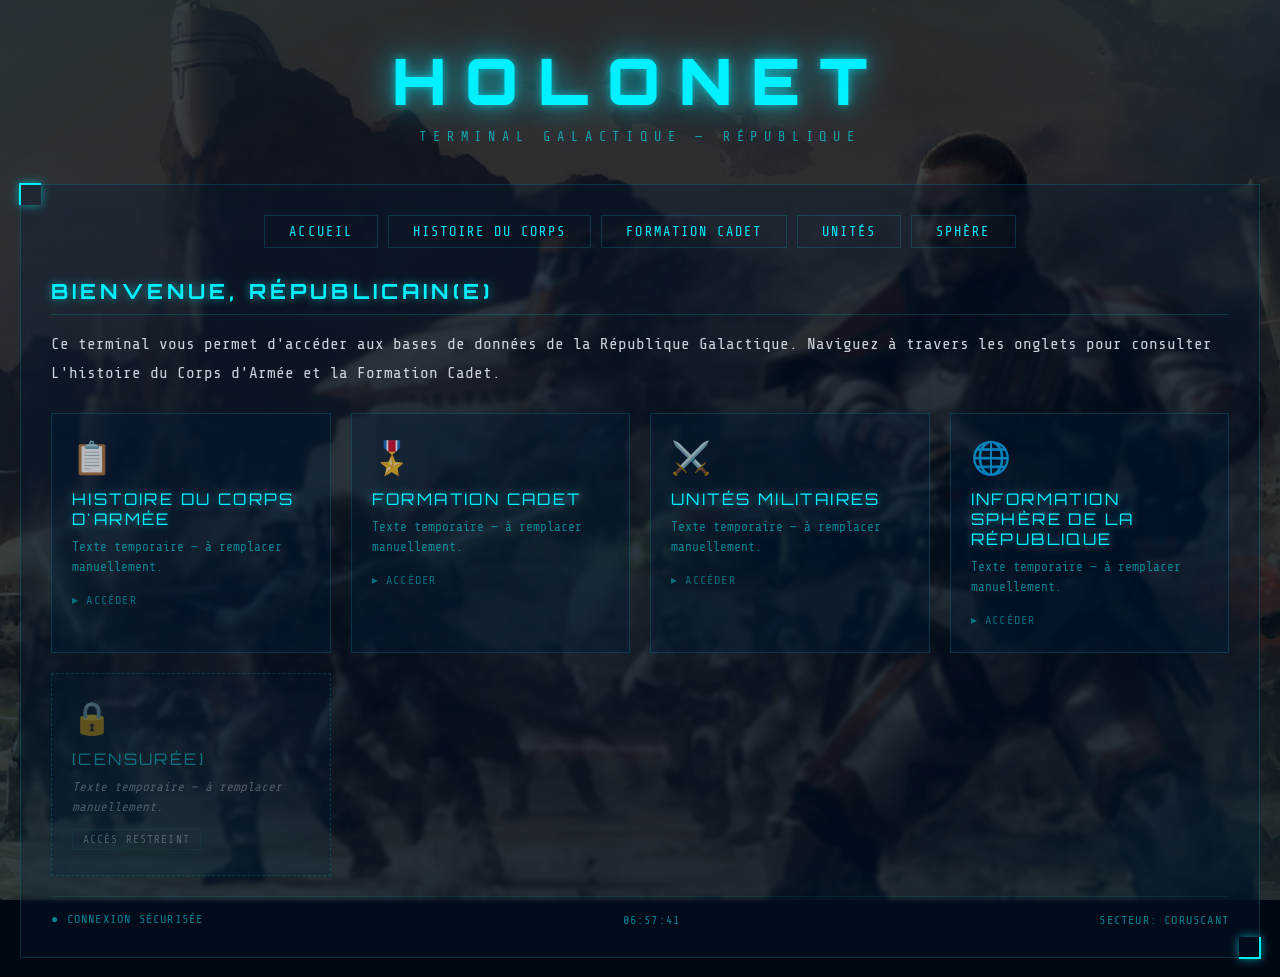
==== index.html @ e5ddc2b9 "Update index.html" ====
<!DOCTYPE html>
<html lang="fr">
<head>
  <meta charset="UTF-8">
  <meta name="viewport" content="width=device-width, initial-scale=1.0">
  <title>HoloNet — Terminal Galactique de la République</title>
  <meta name="description" content="Terminal d'accès aux bases de données de la République Galactique. Histoire du Corps d'Armée et Formation Cadet.">
  <link rel="stylesheet" href="style.css">
  <link rel="icon" type="image/x-icon" href="images/ICONE.png">

  <!-- DISCORD / OPEN GRAPH EMBED -->
  <meta property="og:type" content="website">
  <meta property="og:title" content="HoloNet — République Galactique">
  <meta property="og:description" content="Terminal d'accès aux bases de données de la République. Histoire du Corps d'Armée et Formation Cadet.">
  <meta property="og:url" content="https://insanity-chan.github.io/Tryingthingsout/">
  <meta property="og:image" content="https://insanity-chan.github.io/Tryingthingsout/preview.png">
  <meta property="og:site_name" content="HoloNet">
  <meta name="theme-color" content="#00f0ff">

  <!-- TWITTER CARD -->
  <meta name="twitter:card" content="summary_large_image">
  <meta name="twitter:title" content="HoloNet — République Galactique">
  <meta name="twitter:description" content="Terminal d'accès aux bases de données de la République.">
  <meta name="twitter:image" content="https://insanity-chan.github.io/Tryingthingsout/preview.png">

  <style>
    /* === IMAGE EN ARRIÈRE-PLAN === */
    /* Remplace le chemin par ton image */
    body {
      background-image: url('images/fond.png');
      background-size: cover;
      background-position: center;
      background-attachment: fixed;
      background-repeat: no-repeat;
    }

    /* Voile sombre pour garder le texte lisible par-dessus l'image */
    body::before {
      content: '';
      position: fixed;
      top: 0; left: 0;
      width: 100%; height: 100%;
      background: rgba(0, 8, 20, 0.75);
      z-index: -1;
    }

    /* CARTES CLIQUABLES */
    .holo-cards-link {
      display: grid;
      grid-template-columns: repeat(auto-fit, minmax(250px, 1fr));
      gap: 20px;
      margin-top: 25px;
      text-decoration: none;
    }

    .holo-card-link {
      display: block;
      text-decoration: none;
      border: 1px solid var(--holo-dim);
      padding: 25px 20px;
      background: rgba(0, 26, 51, 0.4);
      transition: all 0.3s;
      position: relative;
      overflow: hidden;
    }

    .holo-card-link::before {
      content: '';
      position: absolute;
      top: 0; left: -100%;
      width: 100%; height: 100%;
      background: linear-gradient(90deg, transparent, rgba(0,240,255,0.05), transparent);
      transition: left 0.5s;
    }

    .holo-card-link:hover::before {
      left: 100%;
    }

    .holo-card-link:hover {
      border-color: var(--holo-cyan);
      box-shadow: 0 0 20px var(--holo-glow), inset 0 0 20px rgba(0,240,255,0.05);
      transform: translateY(-3px);
    }

    .holo-card-link .card-icon {
      font-size: 2rem;
      margin-bottom: 12px;
      opacity: 0.7;
    }

    .holo-card-link .card-title {
      font-family: 'Orbitron', sans-serif;
      font-size: 1rem;
      letter-spacing: 0.15em;
      text-transform: uppercase;
      color: var(--holo-cyan);
      text-shadow: 0 0 8px var(--holo-glow);
      margin-bottom: 8px;
    }

    .holo-card-link .card-desc {
      font-size: 0.8rem;
      opacity: 0.5;
      line-height: 1.6;
    }

    .holo-card-link .card-arrow {
      margin-top: 15px;
      font-size: 0.75rem;
      opacity: 0.4;
      letter-spacing: 0.1em;
      text-transform: uppercase;
    }

    .holo-card-link:hover .card-arrow {
      opacity: 1;
    }

    .holo-placeholder {
      border: 1px dashed var(--holo-dim);
      padding: 25px 20px;
      background: rgba(0, 26, 51, 0.2);
      transition: all 0.3s;
      cursor: default;
    }

    .holo-placeholder:hover {
      border-color: rgba(0,240,255,0.3);
      background: rgba(0, 26, 51, 0.3);
    }

    .holo-placeholder .card-icon {
      font-size: 2rem;
      margin-bottom: 12px;
      opacity: 0.4;
    }

    .holo-placeholder .card-title {
      font-family: 'Orbitron', sans-serif;
      font-size: 1rem;
      letter-spacing: 0.15em;
      text-transform: uppercase;
      color: var(--holo-cyan);
      opacity: 0.4;
      margin-bottom: 8px;
    }

    .holo-placeholder .card-desc {
      font-size: 0.8rem;
      opacity: 0.3;
      line-height: 1.6;
      font-style: italic;
    }

    .holo-placeholder .card-tag {
      display: inline-block;
      margin-top: 12px;
      font-size: 0.7rem;
      padding: 3px 10px;
      border: 1px solid var(--holo-dim);
      opacity: 0.3;
      letter-spacing: 0.1em;
      text-transform: uppercase;
    }
  </style>
</head>
<body>

  <div id="boot-screen">
    <div class="boot-text">&gt; INITIALISATION DU TERMINAL HOLONET...</div>
    <div class="boot-text">&gt; CONNEXION AU RÉSEAU DE LA RÉPUBLIQUE...</div>
    <div class="boot-text">&gt; AUTHENTIFICATION : ACCORDÉE</div>
    <div class="boot-text">&gt; CHARGEMENT DES DONNÉES...</div>
    <div class="boot-bar"><div class="boot-bar-fill"></div></div>
  </div>

  <div class="holo-header">
    <h1>HoloNet</h1>
    <div class="subtitle">Terminal Galactique — République</div>
  </div>

  <div class="holo-frame">

    <div class="holo-nav">
      <a href="index.html"><button>Accueil</button></a>
      <a href="histoire.html"><button>Histoire du Corps</button></a>
      <a href="formation.html"><button>Formation Cadet</button></a>
      <a href="unites.html"><button>Unités</button></a>
      <a href="sphere.html"><button>Sphère</button></a>
    </div>

    <div class="holo-panel active">
      <h2>Bienvenue, Républicain(e)</h2>
      <p>Ce terminal vous permet d'accéder aux bases de données de la République Galactique. Naviguez à travers les onglets pour consulter L'histoire du Corps d'Armée et la Formation Cadet.</p>

            <div class="holo-cards-link">

        <!-- CARTE CLIQUABLE 1 -->
        <a href="histoire.html" class="holo-card-link">
          <div class="card-icon">📋</div>
          <div class="card-title">Histoire du Corps d'Armée</div>
          <div class="card-desc">Texte temporaire — à remplacer manuellement.</div>
          <div class="card-arrow">▸ Accéder</div>
        </a>

        <!-- CARTE CLIQUABLE 2 -->
        <a href="formation.html" class="holo-card-link">
          <div class="card-icon">🎖️</div>
          <div class="card-title">Formation Cadet</div>
          <div class="card-desc">Texte temporaire — à remplacer manuellement.</div>
          <div class="card-arrow">▸ Accéder</div>
        </a>

        <!-- CARTE CLIQUABLE 3 -->
        <a href="unites.html" class="holo-card-link">
          <div class="card-icon">⚔️</div>
          <div class="card-title">Unités Militaires</div>
          <div class="card-desc">Texte temporaire — à remplacer manuellement.</div>
          <div class="card-arrow">▸ Accéder</div>
        </a>

        <!-- CARTE CLIQUABLE 4 -->
        <a href="sphere.html" class="holo-card-link">
          <div class="card-icon">🌐</div>
          <div class="card-title">Information Sphère de la République</div>
          <div class="card-desc">Texte temporaire — à remplacer manuellement.</div>
          <div class="card-arrow">▸ Accéder</div>
        </a>

        <!-- CARTE PLACEHOLDER 5 -->
        <div class="holo-placeholder">
          <div class="card-icon">🔒</div>
          <div class="card-title">[Censurée]</div>
          <div class="card-desc">Texte temporaire — à remplacer manuellement.</div>
          <div class="card-tag">Accès restreint</div>
        </div>

      </div>

    <div class="holo-status">
      <span><span class="blink">●</span> CONNEXION SÉCURISÉE</span>
      <span id="horloge">--:--:--</span>
      <span>SECTEUR: CORUSCANT</span>
    </div>
  </div>

  <script>
   setTimeout(() => {
  document.getElementById('boot-screen').style.display = 'none';
}, 700);

    function updateClock() {
      const now = new Date();
      const h = String(now.getHours()).padStart(2, '0');
      const m = String(now.getMinutes()).padStart(2, '0');
      const s = String(now.getSeconds()).padStart(2, '0');
      document.getElementById('horloge').textContent = `${h}:${m}:${s}`;
    }
    setInterval(updateClock, 1000);
    updateClock();
  </script>
</body>
</html>
---- style.css ----
@import url('https://fonts.googleapis.com/css2?family=Orbitron:wght@400;700;900&family=Share+Tech+Mono&display=swap');

:root {
  --holo-cyan: #00f0ff;
  --holo-blue: #0a84ff;
  --holo-deep: #001a33;
  --holo-glow: rgba(0, 240, 255, 0.6);
  --holo-dim: rgba(0, 240, 255, 0.15);
  --bg-dark: #000814;
  --text-white: #e0e8f0;
}

* { margin: 0; padding: 0; box-sizing: border-box; }

a, a:visited { color: var(--holo-cyan); text-decoration: none; }

body {
  background: var(--bg-dark);
  color: var(--text-white);
  font-family: 'Share Tech Mono', monospace;
  overflow-x: hidden;
  min-height: 100vh;
  position: relative;
}

body::before {
  content: '';
  position: fixed;
  top: 0; left: 0;
  width: 100%; height: 100%;
  background: repeating-linear-gradient(0deg, transparent 0px, transparent 2px, rgba(0,240,255,0.03) 3px, rgba(0,240,255,0.03) 4px);
  pointer-events: none;
  z-index: 9999;
}

body::after {
  content: '';
  position: fixed;
  top: 0; left: 0;
  width: 100%; height: 100%;
  background: radial-gradient(ellipse at center, transparent 60%, rgba(0,240,255,0.04) 100%);
  pointer-events: none;
  z-index: 9998;
  animation: flicker 6s infinite;
}

@keyframes flicker {
  0%,100% { opacity: 1; }
  92% { opacity: 1; }
  93% { opacity: 0.85; }
  94% { opacity: 1; }
  96% { opacity: 0.9; }
  97% { opacity: 1; }
}

.holo-header {
  text-align: center;
  padding: 40px 20px 20px;
}

.holo-header h1 {
  font-family: 'Orbitron', sans-serif;
  font-weight: 900;
  font-size: clamp(2rem, 6vw, 4rem);
  letter-spacing: 0.3em;
  text-transform: uppercase;
  color: var(--holo-cyan);
  text-shadow: 0 0 10px var(--holo-glow), 0 0 30px var(--holo-glow), 0 0 60px rgba(0,240,255,0.3);
  animation: textGlow 3s ease-in-out infinite alternate;
}

@keyframes textGlow {
  from { text-shadow: 0 0 10px var(--holo-glow), 0 0 30px var(--holo-glow), 0 0 60px rgba(0,240,255,0.3); }
  to   { text-shadow: 0 0 15px var(--holo-glow), 0 0 45px var(--holo-glow), 0 0 80px rgba(0,240,255,0.5); }
}

.holo-header .subtitle {
  font-size: 0.85rem;
  letter-spacing: 0.5em;
  margin-top: 8px;
  opacity: 0.6;
  text-transform: uppercase;
  color: var(--holo-cyan);
}

.holo-frame {
  position: relative;
  border: 1px solid var(--holo-dim);
  background: rgba(0, 26, 51, 0.3);
  backdrop-filter: blur(2px);
  margin: 20px;
  padding: 30px;
}

.holo-frame::before,
.holo-frame::after {
  content: '';
  position: absolute;
  width: 20px; height: 20px;
  border: 2px solid var(--holo-cyan);
  box-shadow: 0 0 10px var(--holo-glow);
}

.holo-frame::before { top: -2px; left: -2px; border-right: none; border-bottom: none; }
.holo-frame::after  { bottom: -2px; right: -2px; border-left: none; border-top: none; }

.holo-nav {
  display: flex;
  justify-content: center;
  gap: 10px;
  flex-wrap: wrap;
  margin-bottom: 30px;
}

.holo-nav a { text-decoration: none; }

.holo-nav button {
  background: transparent;
  border: 1px solid var(--holo-dim);
  color: var(--holo-cyan);
  padding: 8px 24px;
  font-family: 'Share Tech Mono', monospace;
  font-size: 0.85rem;
  letter-spacing: 0.15em;
  text-transform: uppercase;
  cursor: pointer;
  transition: all 0.3s;
}

.holo-nav button:hover,
.holo-nav button.active {
  border-color: var(--holo-cyan);
  background: var(--holo-dim);
  box-shadow: 0 0 15px var(--holo-glow), inset 0 0 15px rgba(0,240,255,0.1);
  text-shadow: 0 0 8px var(--holo-glow);
}

.holo-panel {
  display: none;
  animation: panelFade 0.5s ease;
}

.holo-panel.active { display: block; }

@keyframes panelFade {
  from { opacity: 0; transform: translateY(10px); }
  to   { opacity: 1; transform: translateY(0); }
}

.holo-panel h2 {
  font-family: 'Orbitron', sans-serif;
  font-size: 1.3rem;
  letter-spacing: 0.2em;
  margin-bottom: 15px;
  text-transform: uppercase;
  border-bottom: 1px solid var(--holo-dim);
  padding-bottom: 10px;
  color: var(--holo-cyan);
  text-shadow: 0 0 10px var(--holo-glow);
}

.holo-panel p {
  line-height: 1.8;
  opacity: 0.9;
  margin-bottom: 15px;
  color: var(--text-white);
}

.holo-table {
  width: 100%;
  border-collapse: collapse;
  margin-top: 15px;
}

.holo-table th {
  text-align: left;
  padding: 10px;
  border-bottom: 1px solid var(--holo-cyan);
  text-transform: uppercase;
  letter-spacing: 0.1em;
  font-size: 0.8rem;
  color: var(--holo-cyan);
  text-shadow: 0 0 5px var(--holo-glow);
}

.holo-table td {
  padding: 10px;
  border-bottom: 1px solid var(--holo-dim);
  opacity: 0.9;
  color: var(--text-white);
}

.holo-table tr:hover td {
  background: var(--holo-dim);
  opacity: 1;
}

.holo-form input,
.holo-form textarea {
  width: 100%;
  background: rgba(0, 26, 51, 0.5);
  border: 1px solid var(--holo-dim);
  color: var(--text-white);
  padding: 10px 14px;
  font-family: 'Share Tech Mono', monospace;
  font-size: 0.9rem;
  margin-bottom: 12px;
  transition: all 0.3s;
}

.holo-form input:focus,
.holo-form textarea:focus {
  outline: none;
  border-color: var(--holo-cyan);
  box-shadow: 0 0 10px var(--holo-glow);
}

.holo-form button {
  background: transparent;
  border: 1px solid var(--holo-cyan);
  color: var(--holo-cyan);
  padding: 10px 30px;
  font-family: 'Orbitron', sans-serif;
  font-size: 0.85rem;
  letter-spacing: 0.2em;
  text-transform: uppercase;
  cursor: pointer;
  transition: all 0.3s;
}

.holo-form button:hover {
  background: var(--holo-dim);
  box-shadow: 0 0 20px var(--holo-glow);
}

.holo-status {
  display: flex;
  justify-content: space-between;
  align-items: center;
  margin-top: 20px;
  padding-top: 15px;
  border-top: 1px solid var(--holo-dim);
  font-size: 0.75rem;
  opacity: 0.5;
  letter-spacing: 0.1em;
  color: var(--holo-cyan);
}

.blink { animation: blink 1.5s infinite; }

@keyframes blink {
  0%,100% { opacity: 1; }
  50% { opacity: 0.2; }
}

.holo-grid {
  display: grid;
  grid-template-columns: repeat(auto-fit, minmax(200px, 1fr));
  gap: 15px;
  margin-top: 15px;
}

.holo-card {
  border: 1px solid var(--holo-dim);
  padding: 15px;
  background: rgba(0, 26, 51, 0.2);
  transition: all 0.3s;
}

.holo-card:hover {
  border-color: var(--holo-cyan);
  box-shadow: 0 0 15px var(--holo-glow);
}

.holo-card .label {
  font-size: 0.7rem;
  opacity: 0.6;
  text-transform: uppercase;
  letter-spacing: 0.15em;
  color: var(--holo-cyan);
  text-shadow: 0 0 5px var(--holo-glow);
}

.holo-card .value {
  font-family: 'Orbitron', sans-serif;
  font-size: 1.5rem;
  margin-top: 5px;
  text-shadow: 0 0 10px var(--holo-glow);
  color: var(--text-white);
}

#boot-screen {
  position: fixed;
  top: 0; left: 0;
  width: 100%; height: 100%;
  background: var(--bg-dark);
  z-index: 10000;
  display: flex;
  align-items: center;
  justify-content: center;
  flex-direction: column;
}

#boot-screen .boot-text {
  font-size: 0.9rem;
  opacity: 0.7;
  margin: 4px 0;
  color: var(--holo-cyan);
}

#boot-screen .boot-bar {
  width: 300px;
  height: 2px;
  background: var(--holo-dim);
  margin-top: 20px;
  overflow: hidden;
}

#boot-screen .boot-bar-fill {
  height: 100%;
  background: var(--holo-cyan);
  box-shadow: 0 0 10px var(--holo-glow);
  width: 0%;
  animation: bootLoad 0.5s ease forwards;
}

@keyframes bootLoad { to { width: 100%; } }

/* === PAGES HISTOIRE ET FORMATION === */

.holo-section {
  margin-top: 40px;
  padding-top: 20px;
  border-top: 1px solid var(--holo-dim);
  animation: panelFade 0.5s ease;
}

.holo-section h2 {
  font-family: 'Orbitron', sans-serif;
  font-size: 1.3rem;
  letter-spacing: 0.2em;
  margin-bottom: 15px;
  text-transform: uppercase;
  text-shadow: 0 0 10px var(--holo-glow);
  color: var(--holo-cyan);
}

.holo-section h3 {
  font-family: 'Orbitron', sans-serif;
  font-size: 1rem;
  letter-spacing: 0.15em;
  margin: 25px 0 10px;
  text-transform: uppercase;
  color: var(--holo-cyan);
  opacity: 0.9;
}

.holo-section h4 {
  font-size: 0.9rem;
  letter-spacing: 0.1em;
  margin: 20px 0 8px;
  text-transform: uppercase;
  opacity: 0.8;
  color: var(--holo-cyan);
}

.holo-section p {
  line-height: 1.8;
  opacity: 0.9;
  margin-bottom: 12px;
  color: var(--text-white);
}

.holo-intro {
  font-style: italic;
  opacity: 0.7 !important;
  color: var(--text-white) !important;
}

.holo-note {
  font-size: 0.8rem;
  opacity: 0.6 !important;
  font-style: italic;
  color: var(--text-white) !important;
}

.holo-list {
  list-style: none;
  padding-left: 0;
}

.holo-list li {
  padding: 8px 0 8px 20px;
  position: relative;
  line-height: 1.7;
  opacity: 0.9;
  border-bottom: 1px solid rgba(0,240,255,0.05);
  color: var(--text-white);
}

.holo-list li::before {
  content: '▸';
  position: absolute;
  left: 0;
  color: var(--holo-cyan);
  text-shadow: 0 0 5px var(--holo-glow);
}

.holo-list li strong {
  color: var(--holo-cyan);
  text-shadow: 0 0 5px var(--holo-glow);
}

.holo-sommaire {
  display: flex;
  flex-direction: column;
  gap: 8px;
}

.holo-link {
  color: var(--holo-cyan);
  text-decoration: none;
  padding: 10px 15px;
  border: 1px solid var(--holo-dim);
  transition: all 0.3s;
  font-size: 0.9rem;
  letter-spacing: 0.1em;
}

.holo-link:hover {
  border-color: var(--holo-cyan);
  background: var(--holo-dim);
  box-shadow: 0 0 10px var(--holo-glow);
  padding-left: 25px;
}

.holo-rank-block {
  margin: 25px 0;
  padding: 15px;
  border: 1px solid var(--holo-dim);
  background: rgba(0,26,51,0.2);
}

.holo-rank-category {
  font-family: 'Orbitron', sans-serif;
  font-size: 1rem;
  letter-spacing: 0.15em;
  text-transform: uppercase;
  color: var(--holo-cyan);
  text-shadow: 0 0 8px var(--holo-glow);
  margin-bottom: 8px;
}

.holo-rank-desc {
  font-size: 0.85rem;
  opacity: 0.7;
  line-height: 1.6;
  margin-bottom: 12px;
  color: var(--text-white);
}

.holo-rank-list {
  display: flex;
  flex-direction: column;
  gap: 6px;
}

.holo-rank-item {
  display: flex;
  align-items: center;
  gap: 12px;
  padding: 8px 12px;
  border: 1px solid rgba(0,240,255,0.08);
  background: rgba(0,26,51,0.3);
  font-size: 0.95rem;
  transition: all 0.3s;
  color: var(--text-white);
}

.holo-rank-item:hover {
  border-color: var(--holo-cyan);
  box-shadow: 0 0 10px var(--holo-glow);
}

.rank-num {
  font-family: 'Orbitron', sans-serif;
  font-weight: 700;
  font-size: 0.8rem;
  color: var(--bg-dark);
  background: var(--holo-cyan);
  padding: 2px 8px;
  border-radius: 2px;
  min-width: 28px;
  text-align: center;
}

.holo-presentation {
  padding: 15px;
  border: 1px solid var(--holo-dim);
  background: rgba(0,26,51,0.2);
}

.holo-presentation p {
  color: var(--text-white);
}

.holo-dialogue {
  padding: 15px;
  margin: 10px 0;
  border-left: 2px solid var(--holo-cyan);
  background: rgba(0,240,255,0.05);
  font-style: italic;
  line-height: 2;
  text-shadow: 0 0 5px var(--holo-glow);
  color: var(--text-white);
}

.holo-serment {
  padding: 30px;
  margin: 0 20px;
  border: 1px solid var(--holo-cyan);
  background: rgba(0,240,255,0.05);
  text-align: center;
  font-family: 'Orbitron', sans-serif;
  font-size: 1.1rem;
  line-height: 2;
  letter-spacing: 0.05em;
  text-shadow: 0 0 15px var(--holo-glow);
  box-shadow: 0 0 30px rgba(0,240,255,0.1), inset 0 0 30px rgba(0,240,255,0.05);
  color: var(--text-white);
}


.holo-banner {
  padding: 20px;
  border: 1px solid var(--holo-dim);
  background: rgba(0,26,51,0.2);
  margin-bottom: 20px;
  line-height: 1.8;
  color: var(--text-white);
}

.holo-battle {
  margin: 20px 0;
  padding: 15px;
  border-left: 2px solid var(--holo-cyan);
  background: rgba(0,240,255,0.03);
  color: var(--text-white);
}

.holo-battle h3 {
  margin-top: 0;
}

.holo-battle p {
  margin-bottom: 8px;
}

/* === TIMELINE === */
.holo-timeline {
  position: relative;
  padding: 20px 0;
}

.holo-timeline::before {
  content: '';
  position: absolute;
  left: 80px;
  top: 0;
  bottom: 0;
  width: 2px;
  background: linear-gradient(to bottom, transparent, var(--holo-cyan), var(--holo-cyan), transparent);
  box-shadow: 0 0 10px var(--holo-glow);
}

.holo-event {
  position: relative;
  margin-bottom: 50px;
  padding-left: 120px;
  padding-bottom: 40px;
  border-bottom: 1px solid var(--holo-dim);
}

.holo-event:last-child {
  border-bottom: none;
}

.holo-event::before {
  content: '';
  position: absolute;
  left: 73px;
  top: 5px;
  width: 16px;
  height: 16px;
  border-radius: 50%;
  background: var(--bg-dark);
  border: 2px solid var(--holo-cyan);
  box-shadow: 0 0 12px var(--holo-glow);
  z-index: 1;
}

.holo-event-year {
  position: absolute;
  left: 0;
  top: 0;
  width: 65px;
  text-align: right;
  font-family: 'Orbitron', sans-serif;
  font-size: 0.75rem;
  font-weight: 700;
  color: var(--holo-cyan);
  text-shadow: 0 0 8px var(--holo-glow);
  letter-spacing: 0.05em;
  line-height: 1.3;
}

.holo-event-title {
  font-family: 'Orbitron', sans-serif;
  font-size: 1.1rem;
  letter-spacing: 0.15em;
  text-transform: uppercase;
  color: var(--holo-cyan);
  text-shadow: 0 0 10px var(--holo-glow);
  margin-bottom: 15px;
}

.holo-event-image {
  width: 100%;
  max-width: 400px;
  height: 200px;
  object-fit: cover;
  border: 1px solid var(--holo-dim);
  background: rgba(0, 8, 20, 0.5);
  display: block;
  margin-bottom: 15px;
  transition: all 0.3s;
}

.holo-event-image:hover {
  border-color: var(--holo-cyan);
  box-shadow: 0 0 15px var(--holo-glow);
}

.holo-event-image.placeholder {
  display: flex;
  align-items: center;
  justify-content: center;
  font-size: 0.8rem;
  opacity: 0.3;
  font-style: italic;
}

.holo-event-text {
  line-height: 1.8;
  opacity: 0.9;
  font-size: 0.9rem;
  color: var(--text-white);
}

.holo-event-text p {
  margin-bottom: 10px;
  color: var(--text-white);
}

.holo-intro-banner {
  padding: 20px;
  border: 1px solid var(--holo-dim);
  background: rgba(0, 26, 51, 0.3);
  margin-bottom: 30px;
  line-height: 1.8;
  font-size: 0.9rem;
  opacity: 0.9;
  color: var(--text-white);
}

.holo-intro-banner p {
  margin-bottom: 10px;
  color: var(--text-white);
}

.holo-intro-banner p:last-child {
  margin-bottom: 0;
}

/* === TABLEAU UNITÉS === */
.holo-table-wrap {
  overflow-x: auto;
  margin: 20px 0;
}

.holo-table-unites {
  width: 100%;
  border-collapse: collapse;
  font-size: 0.85rem;
}

.holo-table-unites th {
  text-align: left;
  padding: 12px 10px;
  border-bottom: 2px solid var(--holo-cyan);
  text-transform: uppercase;
  letter-spacing: 0.1em;
  font-size: 0.75rem;
  color: var(--holo-cyan);
  text-shadow: 0 0 5px var(--holo-glow);
  background: rgba(0, 26, 51, 0.4);
  white-space: nowrap;
}

.holo-table-unites td {
  padding: 10px;
  border-bottom: 1px solid var(--holo-dim);
  opacity: 0.9;
  line-height: 1.5;
  color: var(--text-white);
}

.holo-table-unites tr:hover td {
  background: var(--holo-dim);
  opacity: 1;
}

.holo-table-unites tr:nth-child(even) td {
  background: rgba(0, 240, 255, 0.02);
}

.holo-table-unites tr:nth-child(even):hover td {
  background: var(--holo-dim);
}

/* === CODES D'ALERTE === */
.holo-codes-grid {
  display: grid;
  grid-template-columns: repeat(auto-fit, minmax(280px, 1fr));
  gap: 15px;
  margin-top: 20px;
}

.holo-code-card {
  border: 1px solid var(--holo-dim);
  padding: 20px;
  background: rgba(0, 26, 51, 0.2);
  transition: all 0.3s;
  position: relative;
}

.holo-code-card:hover {
  border-color: var(--holo-cyan);
  box-shadow: 0 0 15px var(--holo-glow);
}

.holo-code-card .code-name {
  font-family: 'Orbitron', sans-serif;
  font-size: 1.3rem;
  letter-spacing: 0.2em;
  text-transform: uppercase;
  text-shadow: 0 0 10px var(--holo-glow);
  margin-bottom: 10px;
}

.holo-code-card .code-desc {
  font-size: 0.85rem;
  line-height: 1.7;
  opacity: 0.85;
  color: var(--text-white);
}

.code-noir .code-name { color: #888; text-shadow: 0 0 10px rgba(136,136,136,0.4); }
.code-noir { border-left: 3px solid #666; }

.code-rouge .code-name { color: #ff2233; text-shadow: 0 0 10px rgba(255,34,51,0.6); }
.code-rouge { border-left: 3px solid #ff2233; }

.code-orange .code-name { color: #ff8800; text-shadow: 0 0 10px rgba(255,136,0,0.6); }
.code-orange { border-left: 3px solid #ff8800; }

.code-vert .code-name { color: #00ff66; text-shadow: 0 0 10px rgba(0,255,102,0.6); }
.code-vert { border-left: 3px solid #00ff66; }

.code-blanc .code-name { color: #cccccc; text-shadow: 0 0 10px rgba(200,200,200,0.4); }
.code-blanc { border-left: 3px solid #cccccc; }

/* === RESPONSIVE === */
@media (max-width: 600px) {
  .holo-frame {
    padding: 15px;
    margin: 10px;
  }

  .holo-header h1 {
    font-size: 1.5rem;
  }

  .holo-header .subtitle {
    font-size: 0.65rem;
  }

  .holo-nav button {
    padding: 6px 12px;
    font-size: 0.75rem;
  }

  .holo-timeline::before {
    left: 20px;
  }

  .holo-event {
    padding-left: 50px;
  }

  .holo-event::before {
    left: 13px;
  }

  .holo-event-year {
    position: relative;
    width: auto;
    text-align: left;
    margin-bottom: 10px;
    font-size: 0.85rem;
  }

  .holo-event-image {
    max-width: 100%;
  }
}
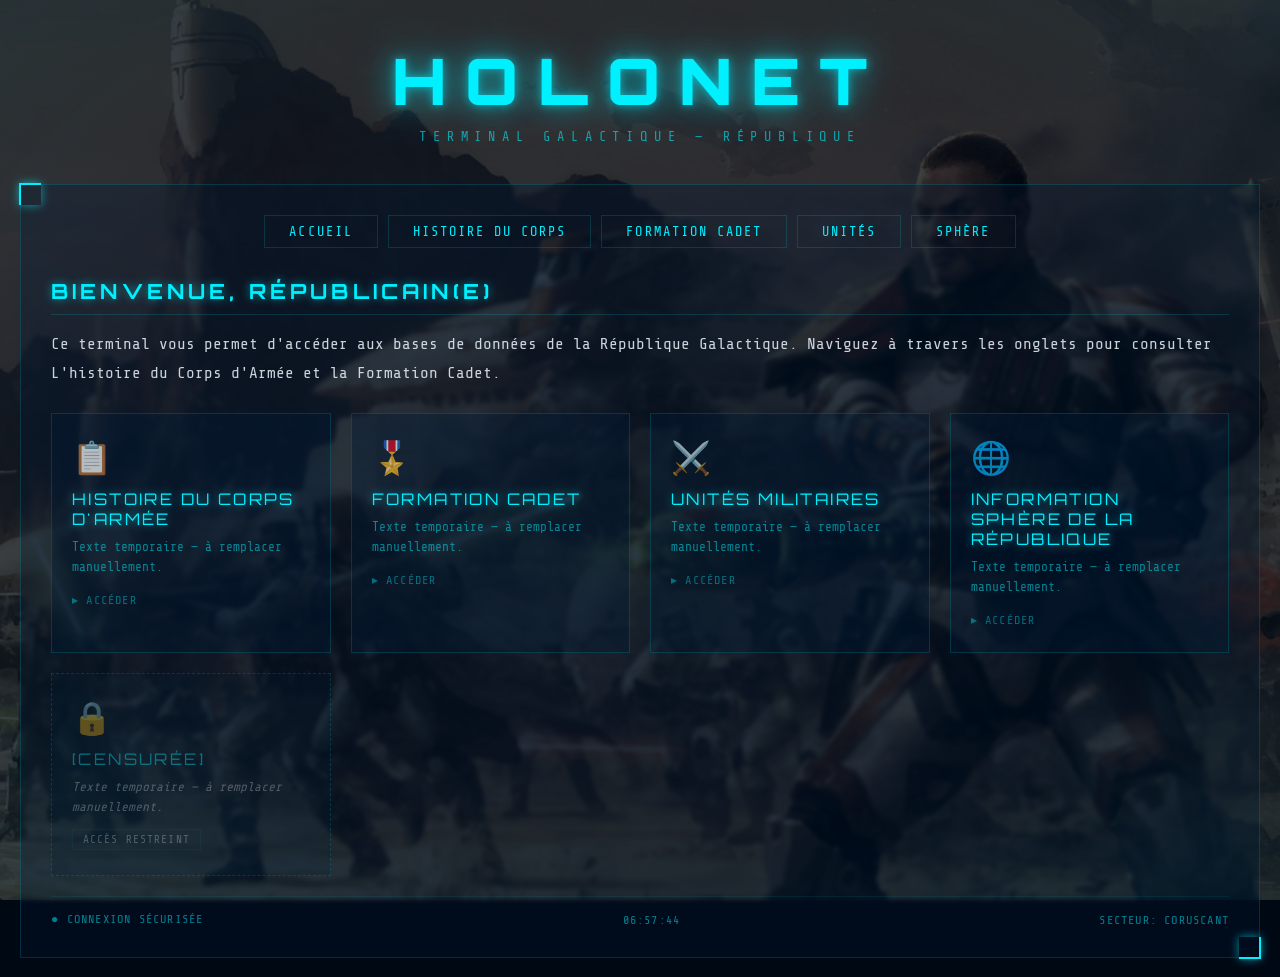
==== commit 5818f16e: "Update index.html" ====
--- a/index.html
+++ b/index.html
@@ -184,7 +184,7 @@
 
     <div class="holo-nav">
       <a href="index.html"><button>Accueil</button></a>
-      <a href="histoire.html"><button>Histoire du Corps</button></a>
+      <a href="histoir.html"><button>Histoire du Corps</button></a>
       <a href="formation.html"><button>Formation Cadet</button></a>
       <a href="unites.html"><button>Unités</button></a>
       <a href="sphere.html"><button>Sphère</button></a>
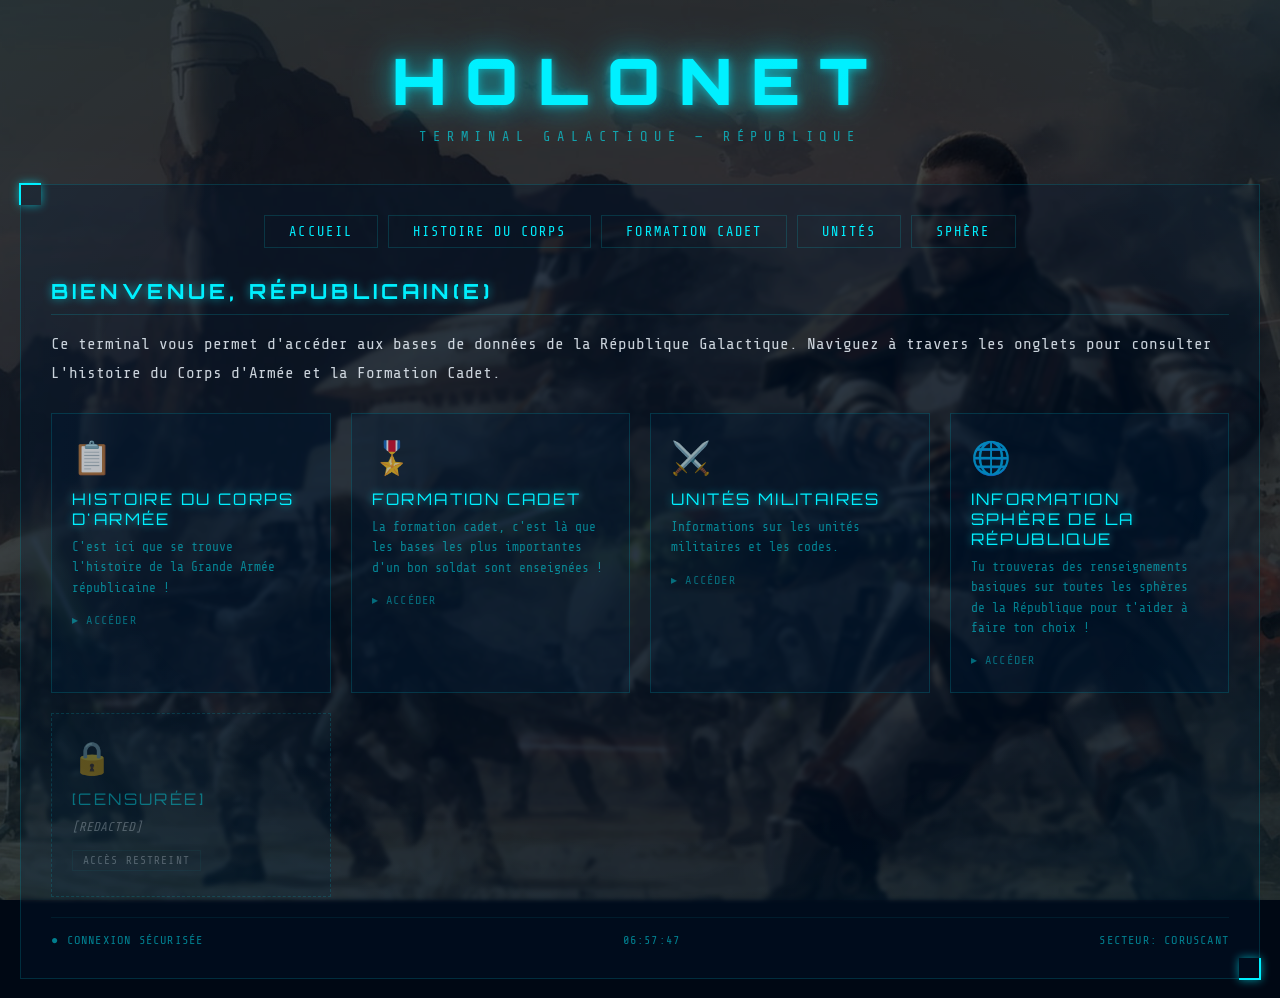
==== commit e86243f7: "Update index.html" ====
--- a/index.html
+++ b/index.html
@@ -197,10 +197,10 @@
             <div class="holo-cards-link">
 
         <!-- CARTE CLIQUABLE 1 -->
-        <a href="histoire.html" class="holo-card-link">
+        <a href="histoir.html" class="holo-card-link">
           <div class="card-icon">📋</div>
           <div class="card-title">Histoire du Corps d'Armée</div>
-          <div class="card-desc">Texte temporaire — à remplacer manuellement.</div>
+          <div class="card-desc">C'est ici que se trouve l'histoire de la Grande Armée républicaine !</div>
           <div class="card-arrow">▸ Accéder</div>
         </a>
 
@@ -208,7 +208,7 @@
         <a href="formation.html" class="holo-card-link">
           <div class="card-icon">🎖️</div>
           <div class="card-title">Formation Cadet</div>
-          <div class="card-desc">Texte temporaire — à remplacer manuellement.</div>
+          <div class="card-desc">La formation cadet, c'est là que les bases les plus importantes d'un bon soldat sont enseignées !</div>
           <div class="card-arrow">▸ Accéder</div>
         </a>
 
@@ -216,7 +216,7 @@
         <a href="unites.html" class="holo-card-link">
           <div class="card-icon">⚔️</div>
           <div class="card-title">Unités Militaires</div>
-          <div class="card-desc">Texte temporaire — à remplacer manuellement.</div>
+          <div class="card-desc">Informations sur les unités militaires et les codes.</div>
           <div class="card-arrow">▸ Accéder</div>
         </a>
 
@@ -224,7 +224,7 @@
         <a href="sphere.html" class="holo-card-link">
           <div class="card-icon">🌐</div>
           <div class="card-title">Information Sphère de la République</div>
-          <div class="card-desc">Texte temporaire — à remplacer manuellement.</div>
+          <div class="card-desc">Tu trouveras des renseignements basiques sur toutes les sphères de la République pour t'aider à faire ton choix !</div>
           <div class="card-arrow">▸ Accéder</div>
         </a>
 
@@ -232,7 +232,7 @@
         <div class="holo-placeholder">
           <div class="card-icon">🔒</div>
           <div class="card-title">[Censurée]</div>
-          <div class="card-desc">Texte temporaire — à remplacer manuellement.</div>
+          <div class="card-desc">[REDACTED]</div>
           <div class="card-tag">Accès restreint</div>
         </div>
 
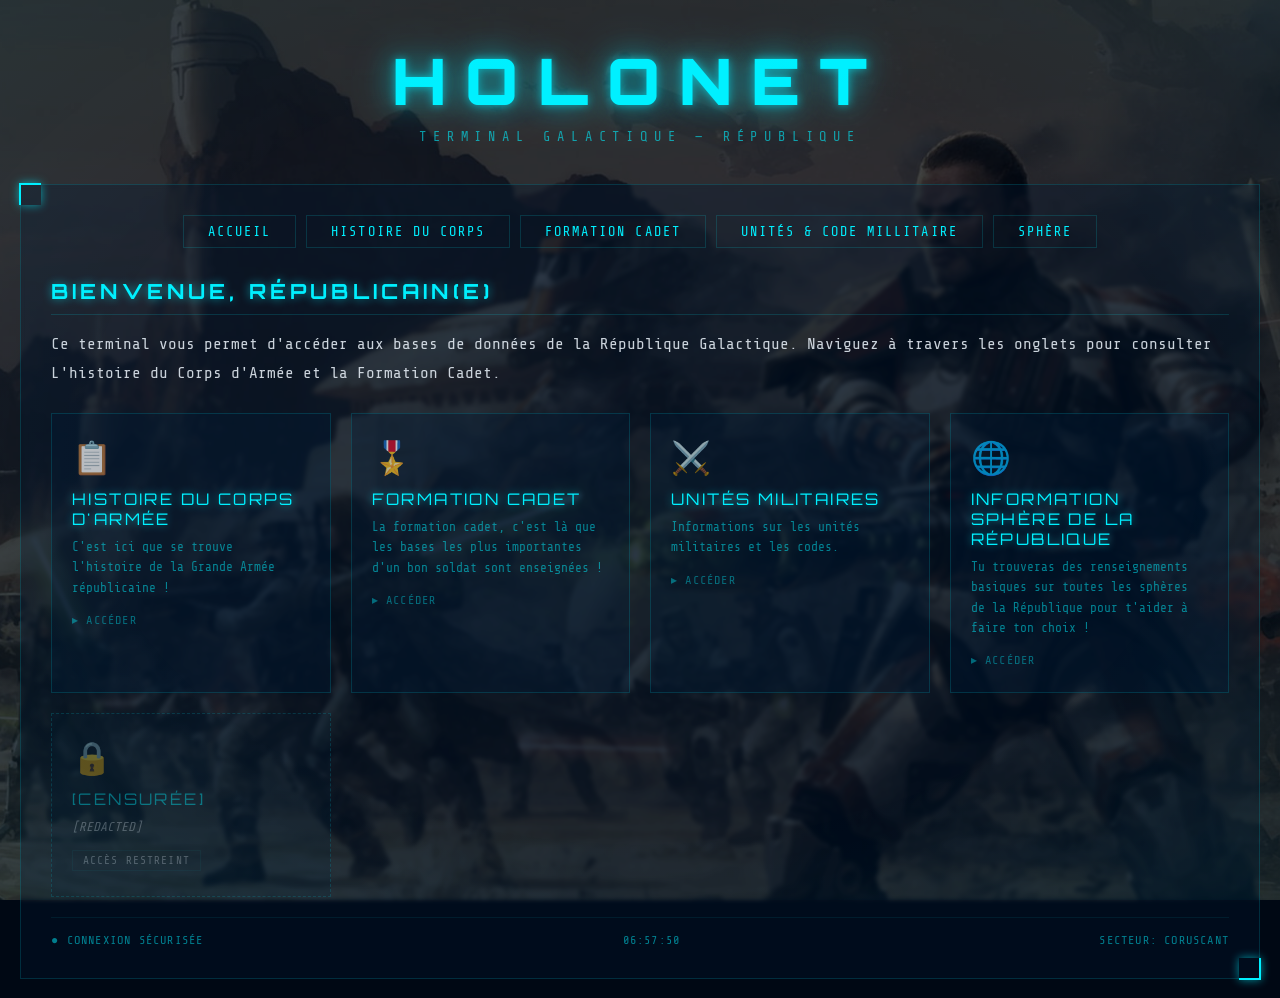
==== commit d98b4f44: "Update index.html" ====
--- a/index.html
+++ b/index.html
@@ -186,7 +186,7 @@
       <a href="index.html"><button>Accueil</button></a>
       <a href="histoir.html"><button>Histoire du Corps</button></a>
       <a href="formation.html"><button>Formation Cadet</button></a>
-      <a href="unites.html"><button>Unités</button></a>
+      <a href="unites.html"><button>Unités & Code Millitaire</button></a>
       <a href="sphere.html"><button>Sphère</button></a>
     </div>
 
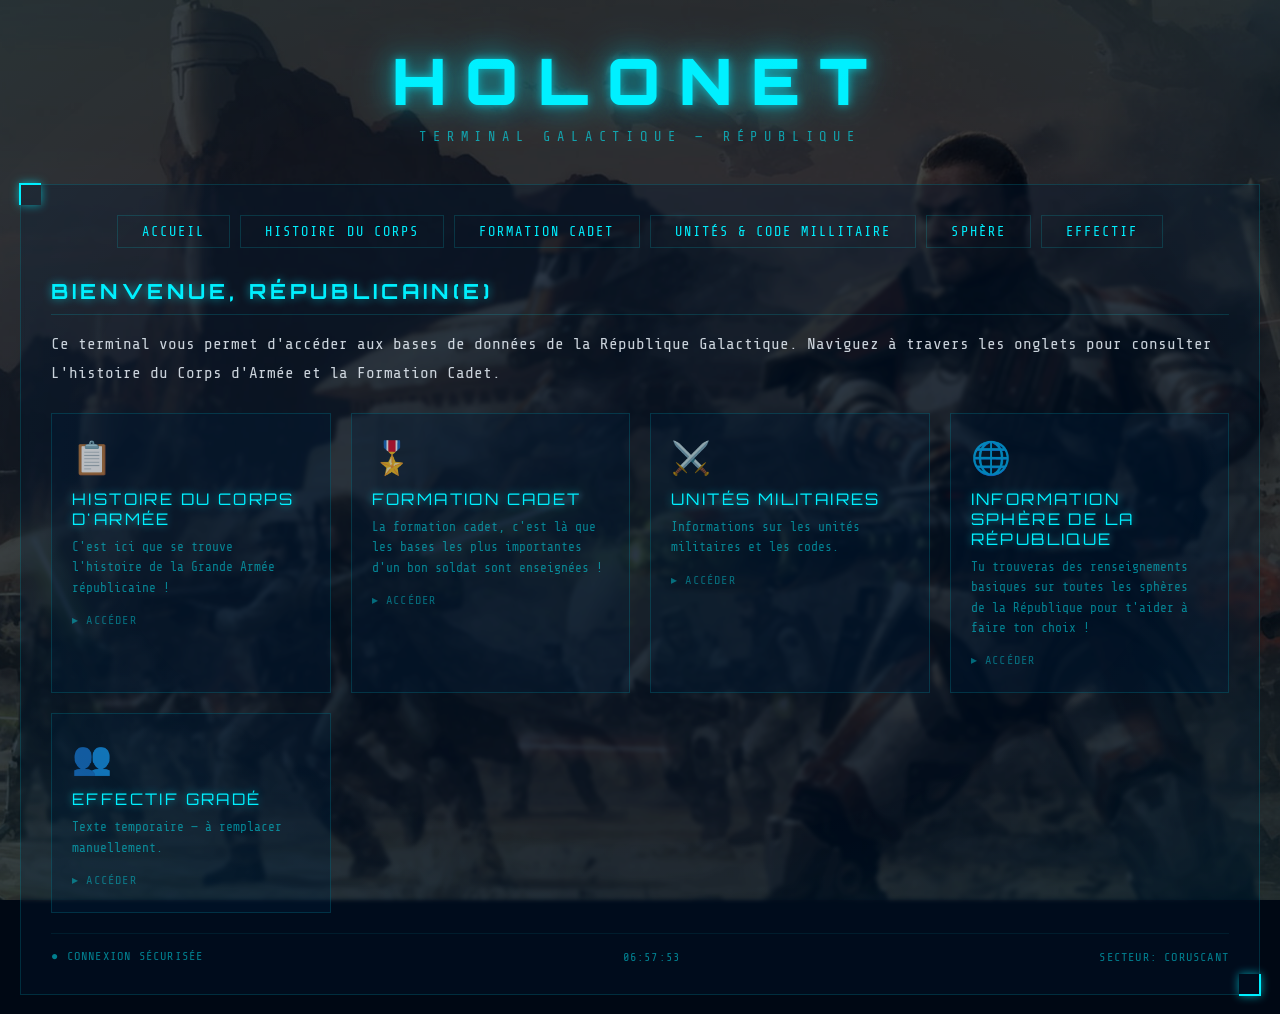
==== commit 99b8ba2d: "Update index.html" ====
--- a/index.html
+++ b/index.html
@@ -184,10 +184,11 @@
 
     <div class="holo-nav">
       <a href="index.html"><button>Accueil</button></a>
-      <a href="histoir.html"><button>Histoire du Corps</button></a>
+      <a href="histoire.html"><button>Histoire du Corps</button></a>
       <a href="formation.html"><button>Formation Cadet</button></a>
       <a href="unites.html"><button>Unités & Code Millitaire</button></a>
       <a href="sphere.html"><button>Sphère</button></a>
+      <a href="effectif.html"><button>Effectif</button></a>
     </div>
 
     <div class="holo-panel active">
@@ -228,13 +229,13 @@
           <div class="card-arrow">▸ Accéder</div>
         </a>
 
-        <!-- CARTE PLACEHOLDER 5 -->
-        <div class="holo-placeholder">
-          <div class="card-icon">🔒</div>
-          <div class="card-title">[Censurée]</div>
-          <div class="card-desc">[REDACTED]</div>
-          <div class="card-tag">Accès restreint</div>
-        </div>
+              <!-- CARTE CLIQUABLE 5 -->
+        <a href="effectif.html" class="holo-card-link">
+          <div class="card-icon">👥</div>
+          <div class="card-title">Effectif Gradé</div>
+          <div class="card-desc">Texte temporaire — à remplacer manuellement.</div>
+          <div class="card-arrow">▸ Accéder</div>
+        </a>
 
       </div>
 
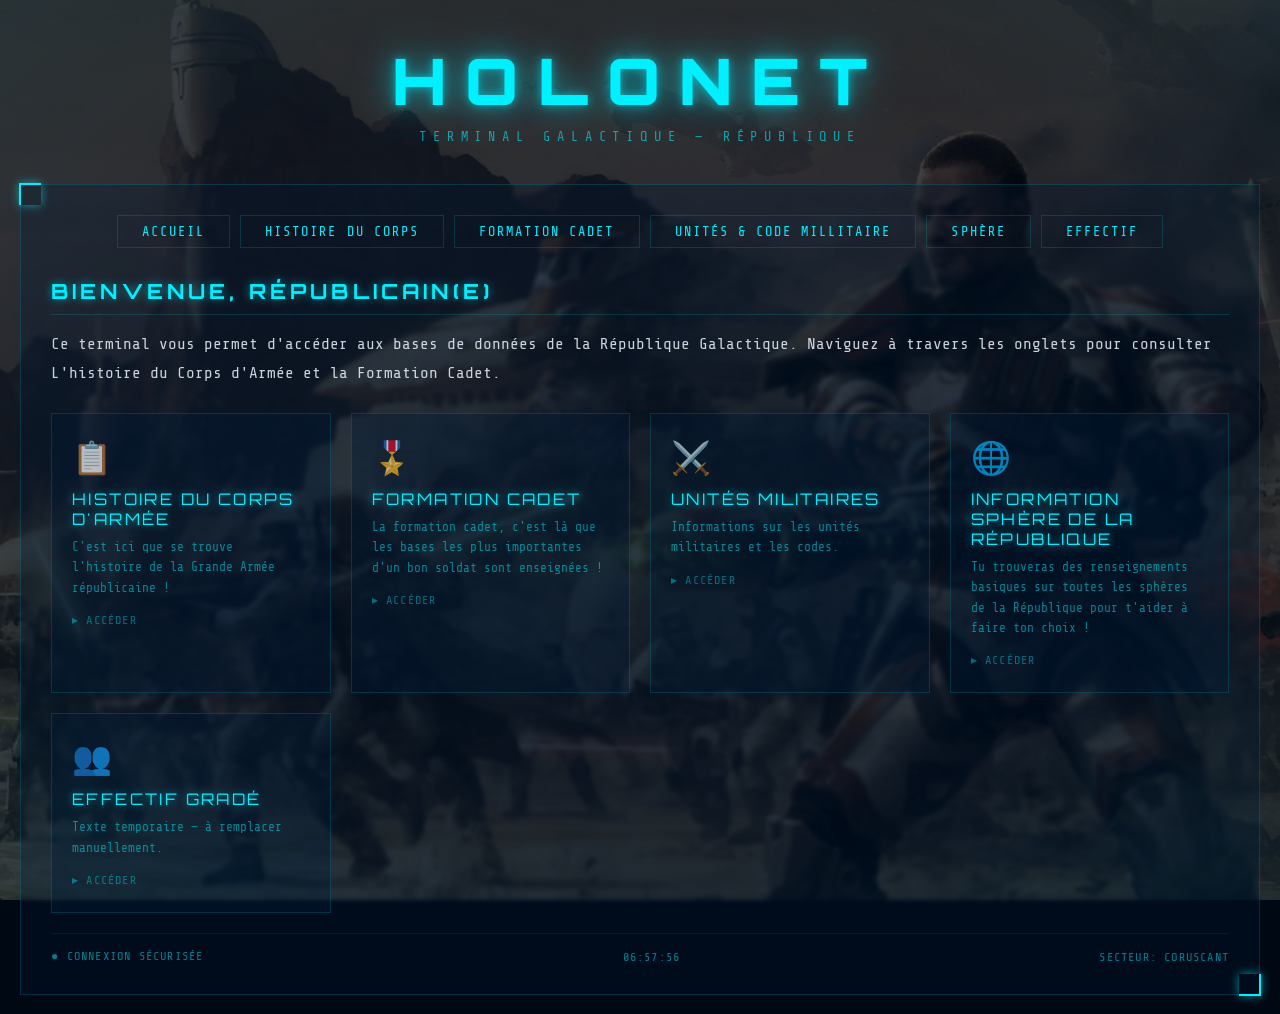
==== commit 2e07dbbc: "Update index.html" ====
--- a/index.html
+++ b/index.html
@@ -184,7 +184,7 @@
 
     <div class="holo-nav">
       <a href="index.html"><button>Accueil</button></a>
-      <a href="histoire.html"><button>Histoire du Corps</button></a>
+      <a href="histoir.html"><button>Histoire du Corps</button></a>
       <a href="formation.html"><button>Formation Cadet</button></a>
       <a href="unites.html"><button>Unités & Code Millitaire</button></a>
       <a href="sphere.html"><button>Sphère</button></a>
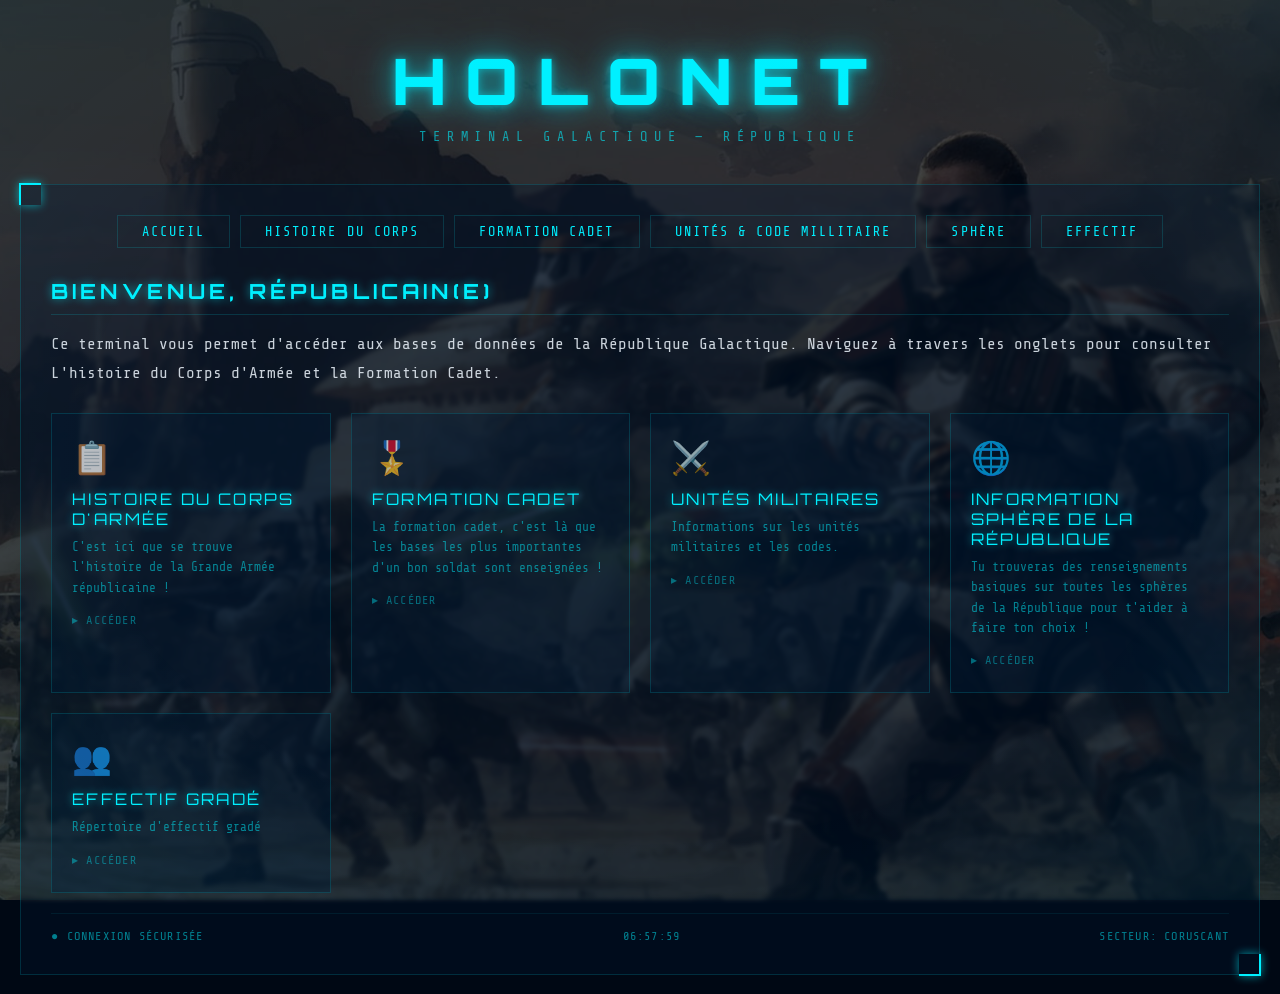
==== commit 1f234f01: "Update index.html" ====
--- a/index.html
+++ b/index.html
@@ -233,7 +233,7 @@
         <a href="effectif.html" class="holo-card-link">
           <div class="card-icon">👥</div>
           <div class="card-title">Effectif Gradé</div>
-          <div class="card-desc">Texte temporaire — à remplacer manuellement.</div>
+          <div class="card-desc">Répertoire d'effectif gradé</div>
           <div class="card-arrow">▸ Accéder</div>
         </a>
 
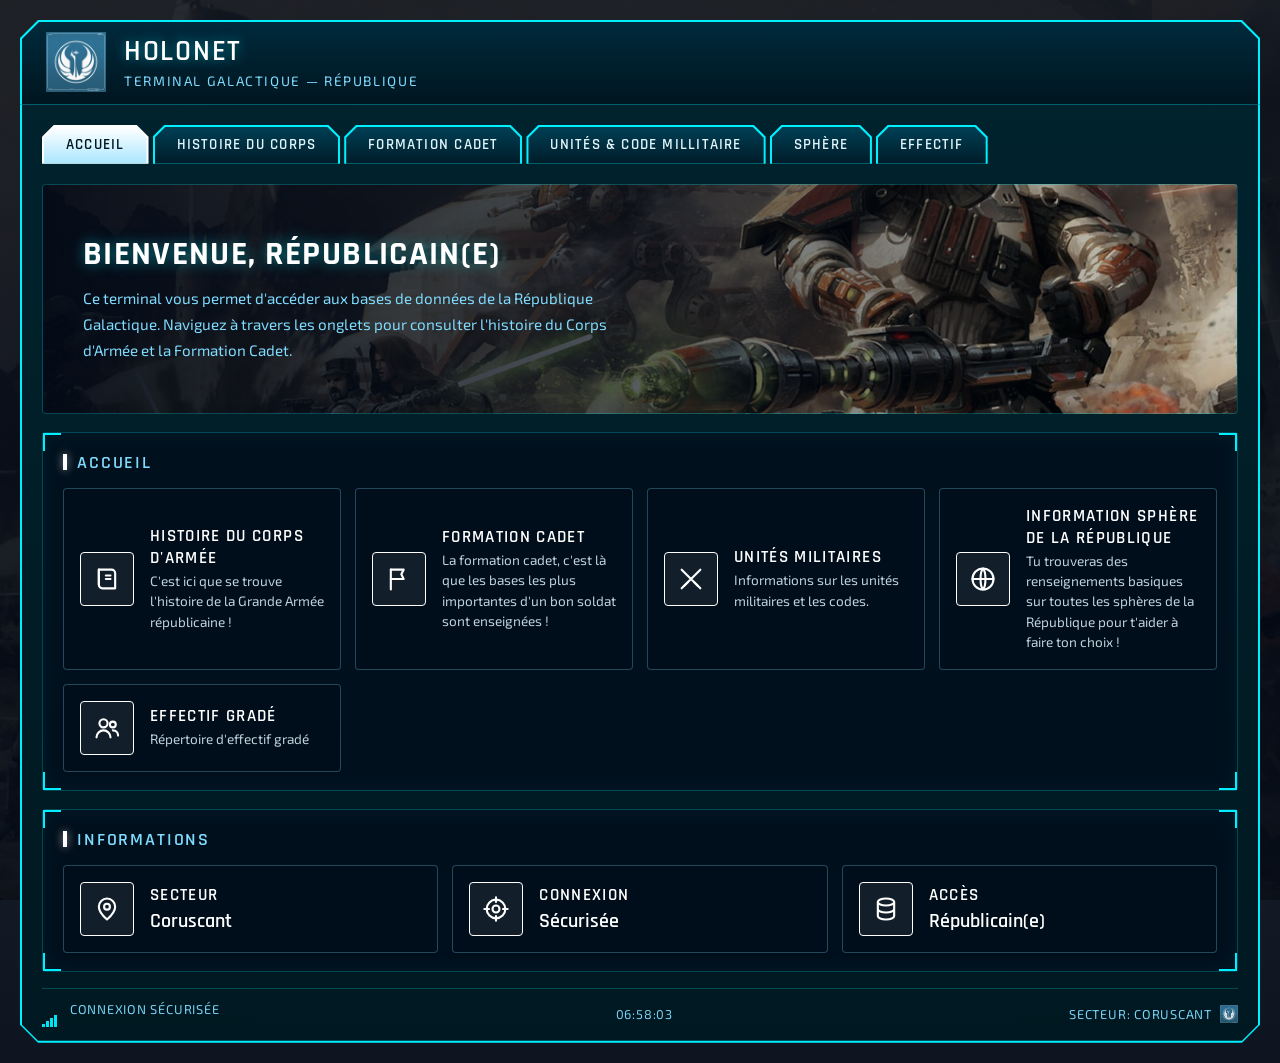
==== commit ac113972: "Add files via upload" ====
--- a/index.html
+++ b/index.html
@@ -1,265 +1,158 @@
-<!DOCTYPE html>
-<html lang="fr">
-<head>
-  <meta charset="UTF-8">
-  <meta name="viewport" content="width=device-width, initial-scale=1.0">
-  <title>HoloNet — Terminal Galactique de la République</title>
-  <meta name="description" content="Terminal d'accès aux bases de données de la République Galactique. Histoire du Corps d'Armée et Formation Cadet.">
-  <link rel="stylesheet" href="style.css">
-  <link rel="icon" type="image/x-icon" href="images/ICONE.png">
-
-  <!-- DISCORD / OPEN GRAPH EMBED -->
-  <meta property="og:type" content="website">
-  <meta property="og:title" content="HoloNet — République Galactique">
-  <meta property="og:description" content="Terminal d'accès aux bases de données de la République. Histoire du Corps d'Armée et Formation Cadet.">
-  <meta property="og:url" content="https://insanity-chan.github.io/Tryingthingsout/">
-  <meta property="og:image" content="https://insanity-chan.github.io/Tryingthingsout/preview.png">
-  <meta property="og:site_name" content="HoloNet">
-  <meta name="theme-color" content="#00f0ff">
-
-  <!-- TWITTER CARD -->
-  <meta name="twitter:card" content="summary_large_image">
-  <meta name="twitter:title" content="HoloNet — République Galactique">
-  <meta name="twitter:description" content="Terminal d'accès aux bases de données de la République.">
-  <meta name="twitter:image" content="https://insanity-chan.github.io/Tryingthingsout/preview.png">
-
-  <style>
-    /* === IMAGE EN ARRIÈRE-PLAN === */
-    /* Remplace le chemin par ton image */
-    body {
-      background-image: url('images/fond.png');
-      background-size: cover;
-      background-position: center;
-      background-attachment: fixed;
-      background-repeat: no-repeat;
-    }
-
-    /* Voile sombre pour garder le texte lisible par-dessus l'image */
-    body::before {
-      content: '';
-      position: fixed;
-      top: 0; left: 0;
-      width: 100%; height: 100%;
-      background: rgba(0, 8, 20, 0.75);
-      z-index: -1;
-    }
-
-    /* CARTES CLIQUABLES */
-    .holo-cards-link {
-      display: grid;
-      grid-template-columns: repeat(auto-fit, minmax(250px, 1fr));
-      gap: 20px;
-      margin-top: 25px;
-      text-decoration: none;
-    }
-
-    .holo-card-link {
-      display: block;
-      text-decoration: none;
-      border: 1px solid var(--holo-dim);
-      padding: 25px 20px;
-      background: rgba(0, 26, 51, 0.4);
-      transition: all 0.3s;
-      position: relative;
-      overflow: hidden;
-    }
-
-    .holo-card-link::before {
-      content: '';
-      position: absolute;
-      top: 0; left: -100%;
-      width: 100%; height: 100%;
-      background: linear-gradient(90deg, transparent, rgba(0,240,255,0.05), transparent);
-      transition: left 0.5s;
-    }
-
-    .holo-card-link:hover::before {
-      left: 100%;
-    }
-
-    .holo-card-link:hover {
-      border-color: var(--holo-cyan);
-      box-shadow: 0 0 20px var(--holo-glow), inset 0 0 20px rgba(0,240,255,0.05);
-      transform: translateY(-3px);
-    }
-
-    .holo-card-link .card-icon {
-      font-size: 2rem;
-      margin-bottom: 12px;
-      opacity: 0.7;
-    }
-
-    .holo-card-link .card-title {
-      font-family: 'Orbitron', sans-serif;
-      font-size: 1rem;
-      letter-spacing: 0.15em;
-      text-transform: uppercase;
-      color: var(--holo-cyan);
-      text-shadow: 0 0 8px var(--holo-glow);
-      margin-bottom: 8px;
-    }
-
-    .holo-card-link .card-desc {
-      font-size: 0.8rem;
-      opacity: 0.5;
-      line-height: 1.6;
-    }
-
-    .holo-card-link .card-arrow {
-      margin-top: 15px;
-      font-size: 0.75rem;
-      opacity: 0.4;
-      letter-spacing: 0.1em;
-      text-transform: uppercase;
-    }
-
-    .holo-card-link:hover .card-arrow {
-      opacity: 1;
-    }
-
-    .holo-placeholder {
-      border: 1px dashed var(--holo-dim);
-      padding: 25px 20px;
-      background: rgba(0, 26, 51, 0.2);
-      transition: all 0.3s;
-      cursor: default;
-    }
-
-    .holo-placeholder:hover {
-      border-color: rgba(0,240,255,0.3);
-      background: rgba(0, 26, 51, 0.3);
-    }
-
-    .holo-placeholder .card-icon {
-      font-size: 2rem;
-      margin-bottom: 12px;
-      opacity: 0.4;
-    }
-
-    .holo-placeholder .card-title {
-      font-family: 'Orbitron', sans-serif;
-      font-size: 1rem;
-      letter-spacing: 0.15em;
-      text-transform: uppercase;
-      color: var(--holo-cyan);
-      opacity: 0.4;
-      margin-bottom: 8px;
-    }
-
-    .holo-placeholder .card-desc {
-      font-size: 0.8rem;
-      opacity: 0.3;
-      line-height: 1.6;
-      font-style: italic;
-    }
-
-    .holo-placeholder .card-tag {
-      display: inline-block;
-      margin-top: 12px;
-      font-size: 0.7rem;
-      padding: 3px 10px;
-      border: 1px solid var(--holo-dim);
-      opacity: 0.3;
-      letter-spacing: 0.1em;
-      text-transform: uppercase;
-    }
-  </style>
-</head>
-<body>
-
-  <div id="boot-screen">
-    <div class="boot-text">&gt; INITIALISATION DU TERMINAL HOLONET...</div>
-    <div class="boot-text">&gt; CONNEXION AU RÉSEAU DE LA RÉPUBLIQUE...</div>
-    <div class="boot-text">&gt; AUTHENTIFICATION : ACCORDÉE</div>
-    <div class="boot-text">&gt; CHARGEMENT DES DONNÉES...</div>
-    <div class="boot-bar"><div class="boot-bar-fill"></div></div>
-  </div>
-
-  <div class="holo-header">
-    <h1>HoloNet</h1>
-    <div class="subtitle">Terminal Galactique — République</div>
-  </div>
-
-  <div class="holo-frame">
-
-    <div class="holo-nav">
-      <a href="index.html"><button>Accueil</button></a>
-      <a href="histoir.html"><button>Histoire du Corps</button></a>
-      <a href="formation.html"><button>Formation Cadet</button></a>
-      <a href="unites.html"><button>Unités & Code Millitaire</button></a>
-      <a href="sphere.html"><button>Sphère</button></a>
-      <a href="effectif.html"><button>Effectif</button></a>
-    </div>
-
-    <div class="holo-panel active">
-      <h2>Bienvenue, Républicain(e)</h2>
-      <p>Ce terminal vous permet d'accéder aux bases de données de la République Galactique. Naviguez à travers les onglets pour consulter L'histoire du Corps d'Armée et la Formation Cadet.</p>
-
-            <div class="holo-cards-link">
-
-        <!-- CARTE CLIQUABLE 1 -->
-        <a href="histoir.html" class="holo-card-link">
-          <div class="card-icon">📋</div>
-          <div class="card-title">Histoire du Corps d'Armée</div>
-          <div class="card-desc">C'est ici que se trouve l'histoire de la Grande Armée républicaine !</div>
-          <div class="card-arrow">▸ Accéder</div>
-        </a>
-
-        <!-- CARTE CLIQUABLE 2 -->
-        <a href="formation.html" class="holo-card-link">
-          <div class="card-icon">🎖️</div>
-          <div class="card-title">Formation Cadet</div>
-          <div class="card-desc">La formation cadet, c'est là que les bases les plus importantes d'un bon soldat sont enseignées !</div>
-          <div class="card-arrow">▸ Accéder</div>
-        </a>
-
-        <!-- CARTE CLIQUABLE 3 -->
-        <a href="unites.html" class="holo-card-link">
-          <div class="card-icon">⚔️</div>
-          <div class="card-title">Unités Militaires</div>
-          <div class="card-desc">Informations sur les unités militaires et les codes.</div>
-          <div class="card-arrow">▸ Accéder</div>
-        </a>
-
-        <!-- CARTE CLIQUABLE 4 -->
-        <a href="sphere.html" class="holo-card-link">
-          <div class="card-icon">🌐</div>
-          <div class="card-title">Information Sphère de la République</div>
-          <div class="card-desc">Tu trouveras des renseignements basiques sur toutes les sphères de la République pour t'aider à faire ton choix !</div>
-          <div class="card-arrow">▸ Accéder</div>
-        </a>
-
-              <!-- CARTE CLIQUABLE 5 -->
-        <a href="effectif.html" class="holo-card-link">
-          <div class="card-icon">👥</div>
-          <div class="card-title">Effectif Gradé</div>
-          <div class="card-desc">Répertoire d'effectif gradé</div>
-          <div class="card-arrow">▸ Accéder</div>
-        </a>
-
-      </div>
-
-    <div class="holo-status">
-      <span><span class="blink">●</span> CONNEXION SÉCURISÉE</span>
-      <span id="horloge">--:--:--</span>
-      <span>SECTEUR: CORUSCANT</span>
-    </div>
-  </div>
-
-  <script>
-   setTimeout(() => {
-  document.getElementById('boot-screen').style.display = 'none';
-}, 700);
-
-    function updateClock() {
-      const now = new Date();
-      const h = String(now.getHours()).padStart(2, '0');
-      const m = String(now.getMinutes()).padStart(2, '0');
-      const s = String(now.getSeconds()).padStart(2, '0');
-      document.getElementById('horloge').textContent = `${h}:${m}:${s}`;
-    }
-    setInterval(updateClock, 1000);
-    updateClock();
-  </script>
-</body>
-</html>
+<!DOCTYPE html>
+<html lang="fr">
+<head>
+  <meta charset="UTF-8">
+  <meta name="viewport" content="width=device-width, initial-scale=1.0">
+  <title>HoloNet — Terminal Galactique de la République</title>
+  <meta name="description" content="Terminal d'accès aux bases de données de la République Galactique. Histoire du Corps d'Armée et Formation Cadet.">
+  <link rel="stylesheet" href="style.css">
+  <link rel="icon" type="image/x-icon" href="images/ICONE.png">
+
+  <meta property="og:type" content="website">
+  <meta property="og:title" content="HoloNet — République Galactique">
+  <meta property="og:description" content="Terminal d'accès aux bases de données de la République. Histoire du Corps d'Armée et Formation Cadet.">
+  <meta property="og:url" content="https://insanity-chan.github.io/Tryingthingsout/">
+  <meta property="og:image" content="https://insanity-chan.github.io/Tryingthingsout/preview.png">
+  <meta property="og:site_name" content="HoloNet">
+  <meta name="theme-color" content="#00f0ff">
+
+  <meta name="twitter:card" content="summary_large_image">
+  <meta name="twitter:title" content="HoloNet — République Galactique">
+  <meta name="twitter:description" content="Terminal d'accès aux bases de données de la République.">
+  <meta name="twitter:image" content="https://insanity-chan.github.io/Tryingthingsout/preview.png">
+</head>
+<body>
+
+  <div id="boot-screen">
+    <div class="boot-text">&gt; INITIALISATION DU TERMINAL HOLONET...</div>
+    <div class="boot-text">&gt; CONNEXION AU RÉSEAU DE LA RÉPUBLIQUE...</div>
+    <div class="boot-text">&gt; AUTHENTIFICATION : ACCORDÉE</div>
+    <div class="boot-text">&gt; CHARGEMENT DES DONNÉES...</div>
+    <div class="boot-bar"><div class="boot-bar-fill"></div></div>
+  </div>
+
+  <div class="holo-header">
+    <h1>HoloNet</h1>
+    <div class="subtitle">Terminal Galactique — République</div>
+  </div>
+
+  <div class="holo-frame">
+
+    <div class="holo-nav">
+      <a href="index.html"><button class="active">Accueil</button></a>
+      <a href="histoir.html"><button>Histoire du Corps</button></a>
+      <a href="formation.html"><button>Formation Cadet</button></a>
+      <a href="unites.html"><button>Unités &amp; Code Millitaire</button></a>
+      <a href="sphere.html"><button>Sphère</button></a>
+      <a href="effectif.html"><button>Effectif</button></a>
+    </div>
+
+    <div class="accueil-hero">
+      <div class="hero-texte">
+        <div class="hero-titre">Bienvenue, Républicain(e)</div>
+        <p>Ce terminal vous permet d'accéder aux bases de données de la République Galactique. Naviguez à travers les onglets pour consulter l'histoire du Corps d'Armée et la Formation Cadet.</p>
+      </div>
+    </div>
+
+    <div class="holo-section">
+      <h2>Accueil</h2>
+      <div class="accueil-cartes">
+
+        <a href="histoir.html" class="accueil-carte">
+          <div class="carte-icone"><svg viewBox="0 0 24 24"><path d="M5 4h11a3 3 0 0 1 3 3v13H8a3 3 0 0 1-3-3z"/><path d="M5 4v13"/><path d="M11 9h4M11 12h4"/></svg></div>
+          <div>
+            <div class="carte-titre">Histoire du Corps d'Armée</div>
+            <div class="carte-texte">C'est ici que se trouve l'histoire de la Grande Armée républicaine !</div>
+          </div>
+        </a>
+
+        <a href="formation.html" class="accueil-carte">
+          <div class="carte-icone"><svg viewBox="0 0 24 24"><path d="M5 21V4"/><path d="M5 4h11l-2 4 2 4H5"/></svg></div>
+          <div>
+            <div class="carte-titre">Formation Cadet</div>
+            <div class="carte-texte">La formation cadet, c'est là que les bases les plus importantes d'un bon soldat sont enseignées !</div>
+          </div>
+        </a>
+
+        <a href="unites.html" class="accueil-carte">
+          <div class="carte-icone"><svg viewBox="0 0 24 24"><path d="M4 4l16 16M20 4L4 20"/><path d="M9 15l-3 3M15 15l3 3"/></svg></div>
+          <div>
+            <div class="carte-titre">Unités Militaires</div>
+            <div class="carte-texte">Informations sur les unités militaires et les codes.</div>
+          </div>
+        </a>
+
+        <a href="sphere.html" class="accueil-carte">
+          <div class="carte-icone"><svg viewBox="0 0 24 24"><circle cx="12" cy="12" r="9"/><path d="M3 12h18"/><path d="M12 3c2.8 3 2.8 15 0 18c-2.8-3-2.8-15 0-18z"/></svg></div>
+          <div>
+            <div class="carte-titre">Information Sphère de la République</div>
+            <div class="carte-texte">Tu trouveras des renseignements basiques sur toutes les sphères de la République pour t'aider à faire ton choix !</div>
+          </div>
+        </a>
+
+        <a href="effectif.html" class="accueil-carte">
+          <div class="carte-icone"><svg viewBox="0 0 24 24"><circle cx="9" cy="8" r="3.5"/><path d="M3 20c0-3.3 2.7-6 6-6s6 2.7 6 6"/><circle cx="17" cy="9" r="2.5"/><path d="M17 14c2.5 0 4.5 1.8 4.5 4.5"/></svg></div>
+          <div>
+            <div class="carte-titre">Effectif Gradé</div>
+            <div class="carte-texte">Répertoire d'effectif gradé</div>
+          </div>
+        </a>
+
+      </div>
+    </div>
+
+    <div class="holo-section">
+      <h2>Informations</h2>
+      <div class="holo-grid">
+
+        <div class="holo-card">
+          <div class="carte-icone"><svg viewBox="0 0 24 24"><path d="M12 21s7-6.2 7-11a7 7 0 0 0-14 0c0 4.8 7 11 7 11z"/><circle cx="12" cy="10" r="2.5"/></svg></div>
+          <div>
+            <div class="label">Secteur</div>
+            <div class="value">Coruscant</div>
+          </div>
+        </div>
+
+        <div class="holo-card">
+          <div class="carte-icone"><svg viewBox="0 0 24 24"><circle cx="12" cy="12" r="8"/><circle cx="12" cy="12" r="3"/><path d="M12 2v4M12 18v4M2 12h4M18 12h4"/></svg></div>
+          <div>
+            <div class="label">Connexion</div>
+            <div class="value">Sécurisée</div>
+          </div>
+        </div>
+
+        <div class="holo-card">
+          <div class="carte-icone"><svg viewBox="0 0 24 24"><ellipse cx="12" cy="6" rx="7" ry="3"/><path d="M5 6v6c0 1.7 3.1 3 7 3s7-1.3 7-3V6M5 12v6c0 1.7 3.1 3 7 3s7-1.3 7-3v-6"/></svg></div>
+          <div>
+            <div class="label">Accès</div>
+            <div class="value">Républicain(e)</div>
+          </div>
+        </div>
+
+      </div>
+    </div>
+
+    <div class="holo-status">
+      <span><span class="blink">●</span> CONNEXION SÉCURISÉE</span>
+      <span id="horloge">--:--:--</span>
+      <span>SECTEUR: CORUSCANT</span>
+    </div>
+  </div>
+
+  <script>
+    setTimeout(() => {
+      document.getElementById('boot-screen').style.display = 'none';
+    }, 700);
+
+    function updateClock() {
+      const now = new Date();
+      const h = String(now.getHours()).padStart(2, '0');
+      const m = String(now.getMinutes()).padStart(2, '0');
+      const s = String(now.getSeconds()).padStart(2, '0');
+      document.getElementById('horloge').textContent = `${h}:${m}:${s}`;
+    }
+    setInterval(updateClock, 1000);
+    updateClock();
+  </script>
+</body>
+</html>
--- a/style.css
+++ b/style.css
@@ -1,826 +1,1235 @@
-@import url('https://fonts.googleapis.com/css2?family=Orbitron:wght@400;700;900&family=Share+Tech+Mono&display=swap');
-
-:root {
-  --holo-cyan: #00f0ff;
-  --holo-blue: #0a84ff;
-  --holo-deep: #001a33;
-  --holo-glow: rgba(0, 240, 255, 0.6);
-  --holo-dim: rgba(0, 240, 255, 0.15);
-  --bg-dark: #000814;
-  --text-white: #e0e8f0;
-}
-
-* { margin: 0; padding: 0; box-sizing: border-box; }
-
-a, a:visited { color: var(--holo-cyan); text-decoration: none; }
-
-body {
-  background: var(--bg-dark);
-  color: var(--text-white);
-  font-family: 'Share Tech Mono', monospace;
-  overflow-x: hidden;
-  min-height: 100vh;
-  position: relative;
-}
-
-body::before {
-  content: '';
-  position: fixed;
-  top: 0; left: 0;
-  width: 100%; height: 100%;
-  background: repeating-linear-gradient(0deg, transparent 0px, transparent 2px, rgba(0,240,255,0.03) 3px, rgba(0,240,255,0.03) 4px);
-  pointer-events: none;
-  z-index: 9999;
-}
-
-body::after {
-  content: '';
-  position: fixed;
-  top: 0; left: 0;
-  width: 100%; height: 100%;
-  background: radial-gradient(ellipse at center, transparent 60%, rgba(0,240,255,0.04) 100%);
-  pointer-events: none;
-  z-index: 9998;
-  animation: flicker 6s infinite;
-}
-
-@keyframes flicker {
-  0%,100% { opacity: 1; }
-  92% { opacity: 1; }
-  93% { opacity: 0.85; }
-  94% { opacity: 1; }
-  96% { opacity: 0.9; }
-  97% { opacity: 1; }
-}
-
-.holo-header {
-  text-align: center;
-  padding: 40px 20px 20px;
-}
-
-.holo-header h1 {
-  font-family: 'Orbitron', sans-serif;
-  font-weight: 900;
-  font-size: clamp(2rem, 6vw, 4rem);
-  letter-spacing: 0.3em;
-  text-transform: uppercase;
-  color: var(--holo-cyan);
-  text-shadow: 0 0 10px var(--holo-glow), 0 0 30px var(--holo-glow), 0 0 60px rgba(0,240,255,0.3);
-  animation: textGlow 3s ease-in-out infinite alternate;
-}
-
-@keyframes textGlow {
-  from { text-shadow: 0 0 10px var(--holo-glow), 0 0 30px var(--holo-glow), 0 0 60px rgba(0,240,255,0.3); }
-  to   { text-shadow: 0 0 15px var(--holo-glow), 0 0 45px var(--holo-glow), 0 0 80px rgba(0,240,255,0.5); }
-}
-
-.holo-header .subtitle {
-  font-size: 0.85rem;
-  letter-spacing: 0.5em;
-  margin-top: 8px;
-  opacity: 0.6;
-  text-transform: uppercase;
-  color: var(--holo-cyan);
-}
-
-.holo-frame {
-  position: relative;
-  border: 1px solid var(--holo-dim);
-  background: rgba(0, 26, 51, 0.3);
-  backdrop-filter: blur(2px);
-  margin: 20px;
-  padding: 30px;
-}
-
-.holo-frame::before,
-.holo-frame::after {
-  content: '';
-  position: absolute;
-  width: 20px; height: 20px;
-  border: 2px solid var(--holo-cyan);
-  box-shadow: 0 0 10px var(--holo-glow);
-}
-
-.holo-frame::before { top: -2px; left: -2px; border-right: none; border-bottom: none; }
-.holo-frame::after  { bottom: -2px; right: -2px; border-left: none; border-top: none; }
-
-.holo-nav {
-  display: flex;
-  justify-content: center;
-  gap: 10px;
-  flex-wrap: wrap;
-  margin-bottom: 30px;
-}
-
-.holo-nav a { text-decoration: none; }
-
-.holo-nav button {
-  background: transparent;
-  border: 1px solid var(--holo-dim);
-  color: var(--holo-cyan);
-  padding: 8px 24px;
-  font-family: 'Share Tech Mono', monospace;
-  font-size: 0.85rem;
-  letter-spacing: 0.15em;
-  text-transform: uppercase;
-  cursor: pointer;
-  transition: all 0.3s;
-}
-
-.holo-nav button:hover,
-.holo-nav button.active {
-  border-color: var(--holo-cyan);
-  background: var(--holo-dim);
-  box-shadow: 0 0 15px var(--holo-glow), inset 0 0 15px rgba(0,240,255,0.1);
-  text-shadow: 0 0 8px var(--holo-glow);
-}
-
-.holo-panel {
-  display: none;
-  animation: panelFade 0.5s ease;
-}
-
-.holo-panel.active { display: block; }
-
-@keyframes panelFade {
-  from { opacity: 0; transform: translateY(10px); }
-  to   { opacity: 1; transform: translateY(0); }
-}
-
-.holo-panel h2 {
-  font-family: 'Orbitron', sans-serif;
-  font-size: 1.3rem;
-  letter-spacing: 0.2em;
-  margin-bottom: 15px;
-  text-transform: uppercase;
-  border-bottom: 1px solid var(--holo-dim);
-  padding-bottom: 10px;
-  color: var(--holo-cyan);
-  text-shadow: 0 0 10px var(--holo-glow);
-}
-
-.holo-panel p {
-  line-height: 1.8;
-  opacity: 0.9;
-  margin-bottom: 15px;
-  color: var(--text-white);
-}
-
-.holo-table {
-  width: 100%;
-  border-collapse: collapse;
-  margin-top: 15px;
-}
-
-.holo-table th {
-  text-align: left;
-  padding: 10px;
-  border-bottom: 1px solid var(--holo-cyan);
-  text-transform: uppercase;
-  letter-spacing: 0.1em;
-  font-size: 0.8rem;
-  color: var(--holo-cyan);
-  text-shadow: 0 0 5px var(--holo-glow);
-}
-
-.holo-table td {
-  padding: 10px;
-  border-bottom: 1px solid var(--holo-dim);
-  opacity: 0.9;
-  color: var(--text-white);
-}
-
-.holo-table tr:hover td {
-  background: var(--holo-dim);
-  opacity: 1;
-}
-
-.holo-form input,
-.holo-form textarea {
-  width: 100%;
-  background: rgba(0, 26, 51, 0.5);
-  border: 1px solid var(--holo-dim);
-  color: var(--text-white);
-  padding: 10px 14px;
-  font-family: 'Share Tech Mono', monospace;
-  font-size: 0.9rem;
-  margin-bottom: 12px;
-  transition: all 0.3s;
-}
-
-.holo-form input:focus,
-.holo-form textarea:focus {
-  outline: none;
-  border-color: var(--holo-cyan);
-  box-shadow: 0 0 10px var(--holo-glow);
-}
-
-.holo-form button {
-  background: transparent;
-  border: 1px solid var(--holo-cyan);
-  color: var(--holo-cyan);
-  padding: 10px 30px;
-  font-family: 'Orbitron', sans-serif;
-  font-size: 0.85rem;
-  letter-spacing: 0.2em;
-  text-transform: uppercase;
-  cursor: pointer;
-  transition: all 0.3s;
-}
-
-.holo-form button:hover {
-  background: var(--holo-dim);
-  box-shadow: 0 0 20px var(--holo-glow);
-}
-
-.holo-status {
-  display: flex;
-  justify-content: space-between;
-  align-items: center;
-  margin-top: 20px;
-  padding-top: 15px;
-  border-top: 1px solid var(--holo-dim);
-  font-size: 0.75rem;
-  opacity: 0.5;
-  letter-spacing: 0.1em;
-  color: var(--holo-cyan);
-}
-
-.blink { animation: blink 1.5s infinite; }
-
-@keyframes blink {
-  0%,100% { opacity: 1; }
-  50% { opacity: 0.2; }
-}
-
-.holo-grid {
-  display: grid;
-  grid-template-columns: repeat(auto-fit, minmax(200px, 1fr));
-  gap: 15px;
-  margin-top: 15px;
-}
-
-.holo-card {
-  border: 1px solid var(--holo-dim);
-  padding: 15px;
-  background: rgba(0, 26, 51, 0.2);
-  transition: all 0.3s;
-}
-
-.holo-card:hover {
-  border-color: var(--holo-cyan);
-  box-shadow: 0 0 15px var(--holo-glow);
-}
-
-.holo-card .label {
-  font-size: 0.7rem;
-  opacity: 0.6;
-  text-transform: uppercase;
-  letter-spacing: 0.15em;
-  color: var(--holo-cyan);
-  text-shadow: 0 0 5px var(--holo-glow);
-}
-
-.holo-card .value {
-  font-family: 'Orbitron', sans-serif;
-  font-size: 1.5rem;
-  margin-top: 5px;
-  text-shadow: 0 0 10px var(--holo-glow);
-  color: var(--text-white);
-}
-
-#boot-screen {
-  position: fixed;
-  top: 0; left: 0;
-  width: 100%; height: 100%;
-  background: var(--bg-dark);
-  z-index: 10000;
-  display: flex;
-  align-items: center;
-  justify-content: center;
-  flex-direction: column;
-}
-
-#boot-screen .boot-text {
-  font-size: 0.9rem;
-  opacity: 0.7;
-  margin: 4px 0;
-  color: var(--holo-cyan);
-}
-
-#boot-screen .boot-bar {
-  width: 300px;
-  height: 2px;
-  background: var(--holo-dim);
-  margin-top: 20px;
-  overflow: hidden;
-}
-
-#boot-screen .boot-bar-fill {
-  height: 100%;
-  background: var(--holo-cyan);
-  box-shadow: 0 0 10px var(--holo-glow);
-  width: 0%;
-  animation: bootLoad 0.5s ease forwards;
-}
-
-@keyframes bootLoad { to { width: 100%; } }
-
-/* === PAGES HISTOIRE ET FORMATION === */
-
-.holo-section {
-  margin-top: 40px;
-  padding-top: 20px;
-  border-top: 1px solid var(--holo-dim);
-  animation: panelFade 0.5s ease;
-}
-
-.holo-section h2 {
-  font-family: 'Orbitron', sans-serif;
-  font-size: 1.3rem;
-  letter-spacing: 0.2em;
-  margin-bottom: 15px;
-  text-transform: uppercase;
-  text-shadow: 0 0 10px var(--holo-glow);
-  color: var(--holo-cyan);
-}
-
-.holo-section h3 {
-  font-family: 'Orbitron', sans-serif;
-  font-size: 1rem;
-  letter-spacing: 0.15em;
-  margin: 25px 0 10px;
-  text-transform: uppercase;
-  color: var(--holo-cyan);
-  opacity: 0.9;
-}
-
-.holo-section h4 {
-  font-size: 0.9rem;
-  letter-spacing: 0.1em;
-  margin: 20px 0 8px;
-  text-transform: uppercase;
-  opacity: 0.8;
-  color: var(--holo-cyan);
-}
-
-.holo-section p {
-  line-height: 1.8;
-  opacity: 0.9;
-  margin-bottom: 12px;
-  color: var(--text-white);
-}
-
-.holo-intro {
-  font-style: italic;
-  opacity: 0.7 !important;
-  color: var(--text-white) !important;
-}
-
-.holo-note {
-  font-size: 0.8rem;
-  opacity: 0.6 !important;
-  font-style: italic;
-  color: var(--text-white) !important;
-}
-
-.holo-list {
-  list-style: none;
-  padding-left: 0;
-}
-
-.holo-list li {
-  padding: 8px 0 8px 20px;
-  position: relative;
-  line-height: 1.7;
-  opacity: 0.9;
-  border-bottom: 1px solid rgba(0,240,255,0.05);
-  color: var(--text-white);
-}
-
-.holo-list li::before {
-  content: '▸';
-  position: absolute;
-  left: 0;
-  color: var(--holo-cyan);
-  text-shadow: 0 0 5px var(--holo-glow);
-}
-
-.holo-list li strong {
-  color: var(--holo-cyan);
-  text-shadow: 0 0 5px var(--holo-glow);
-}
-
-.holo-sommaire {
-  display: flex;
-  flex-direction: column;
-  gap: 8px;
-}
-
-.holo-link {
-  color: var(--holo-cyan);
-  text-decoration: none;
-  padding: 10px 15px;
-  border: 1px solid var(--holo-dim);
-  transition: all 0.3s;
-  font-size: 0.9rem;
-  letter-spacing: 0.1em;
-}
-
-.holo-link:hover {
-  border-color: var(--holo-cyan);
-  background: var(--holo-dim);
-  box-shadow: 0 0 10px var(--holo-glow);
-  padding-left: 25px;
-}
-
-.holo-rank-block {
-  margin: 25px 0;
-  padding: 15px;
-  border: 1px solid var(--holo-dim);
-  background: rgba(0,26,51,0.2);
-}
-
-.holo-rank-category {
-  font-family: 'Orbitron', sans-serif;
-  font-size: 1rem;
-  letter-spacing: 0.15em;
-  text-transform: uppercase;
-  color: var(--holo-cyan);
-  text-shadow: 0 0 8px var(--holo-glow);
-  margin-bottom: 8px;
-}
-
-.holo-rank-desc {
-  font-size: 0.85rem;
-  opacity: 0.7;
-  line-height: 1.6;
-  margin-bottom: 12px;
-  color: var(--text-white);
-}
-
-.holo-rank-list {
-  display: flex;
-  flex-direction: column;
-  gap: 6px;
-}
-
-.holo-rank-item {
-  display: flex;
-  align-items: center;
-  gap: 12px;
-  padding: 8px 12px;
-  border: 1px solid rgba(0,240,255,0.08);
-  background: rgba(0,26,51,0.3);
-  font-size: 0.95rem;
-  transition: all 0.3s;
-  color: var(--text-white);
-}
-
-.holo-rank-item:hover {
-  border-color: var(--holo-cyan);
-  box-shadow: 0 0 10px var(--holo-glow);
-}
-
-.rank-num {
-  font-family: 'Orbitron', sans-serif;
-  font-weight: 700;
-  font-size: 0.8rem;
-  color: var(--bg-dark);
-  background: var(--holo-cyan);
-  padding: 2px 8px;
-  border-radius: 2px;
-  min-width: 28px;
-  text-align: center;
-}
-
-.holo-presentation {
-  padding: 15px;
-  border: 1px solid var(--holo-dim);
-  background: rgba(0,26,51,0.2);
-}
-
-.holo-presentation p {
-  color: var(--text-white);
-}
-
-.holo-dialogue {
-  padding: 15px;
-  margin: 10px 0;
-  border-left: 2px solid var(--holo-cyan);
-  background: rgba(0,240,255,0.05);
-  font-style: italic;
-  line-height: 2;
-  text-shadow: 0 0 5px var(--holo-glow);
-  color: var(--text-white);
-}
-
-.holo-serment {
-  padding: 30px;
-  margin: 0 20px;
-  border: 1px solid var(--holo-cyan);
-  background: rgba(0,240,255,0.05);
-  text-align: center;
-  font-family: 'Orbitron', sans-serif;
-  font-size: 1.1rem;
-  line-height: 2;
-  letter-spacing: 0.05em;
-  text-shadow: 0 0 15px var(--holo-glow);
-  box-shadow: 0 0 30px rgba(0,240,255,0.1), inset 0 0 30px rgba(0,240,255,0.05);
-  color: var(--text-white);
-}
-
-
-.holo-banner {
-  padding: 20px;
-  border: 1px solid var(--holo-dim);
-  background: rgba(0,26,51,0.2);
-  margin-bottom: 20px;
-  line-height: 1.8;
-  color: var(--text-white);
-}
-
-.holo-battle {
-  margin: 20px 0;
-  padding: 15px;
-  border-left: 2px solid var(--holo-cyan);
-  background: rgba(0,240,255,0.03);
-  color: var(--text-white);
-}
-
-.holo-battle h3 {
-  margin-top: 0;
-}
-
-.holo-battle p {
-  margin-bottom: 8px;
-}
-
-/* === TIMELINE === */
-.holo-timeline {
-  position: relative;
-  padding: 20px 0;
-}
-
-.holo-timeline::before {
-  content: '';
-  position: absolute;
-  left: 80px;
-  top: 0;
-  bottom: 0;
-  width: 2px;
-  background: linear-gradient(to bottom, transparent, var(--holo-cyan), var(--holo-cyan), transparent);
-  box-shadow: 0 0 10px var(--holo-glow);
-}
-
-.holo-event {
-  position: relative;
-  margin-bottom: 50px;
-  padding-left: 120px;
-  padding-bottom: 40px;
-  border-bottom: 1px solid var(--holo-dim);
-}
-
-.holo-event:last-child {
-  border-bottom: none;
-}
-
-.holo-event::before {
-  content: '';
-  position: absolute;
-  left: 73px;
-  top: 5px;
-  width: 16px;
-  height: 16px;
-  border-radius: 50%;
-  background: var(--bg-dark);
-  border: 2px solid var(--holo-cyan);
-  box-shadow: 0 0 12px var(--holo-glow);
-  z-index: 1;
-}
-
-.holo-event-year {
-  position: absolute;
-  left: 0;
-  top: 0;
-  width: 65px;
-  text-align: right;
-  font-family: 'Orbitron', sans-serif;
-  font-size: 0.75rem;
-  font-weight: 700;
-  color: var(--holo-cyan);
-  text-shadow: 0 0 8px var(--holo-glow);
-  letter-spacing: 0.05em;
-  line-height: 1.3;
-}
-
-.holo-event-title {
-  font-family: 'Orbitron', sans-serif;
-  font-size: 1.1rem;
-  letter-spacing: 0.15em;
-  text-transform: uppercase;
-  color: var(--holo-cyan);
-  text-shadow: 0 0 10px var(--holo-glow);
-  margin-bottom: 15px;
-}
-
-.holo-event-image {
-  width: 100%;
-  max-width: 400px;
-  height: 200px;
-  object-fit: cover;
-  border: 1px solid var(--holo-dim);
-  background: rgba(0, 8, 20, 0.5);
-  display: block;
-  margin-bottom: 15px;
-  transition: all 0.3s;
-}
-
-.holo-event-image:hover {
-  border-color: var(--holo-cyan);
-  box-shadow: 0 0 15px var(--holo-glow);
-}
-
-.holo-event-image.placeholder {
-  display: flex;
-  align-items: center;
-  justify-content: center;
-  font-size: 0.8rem;
-  opacity: 0.3;
-  font-style: italic;
-}
-
-.holo-event-text {
-  line-height: 1.8;
-  opacity: 0.9;
-  font-size: 0.9rem;
-  color: var(--text-white);
-}
-
-.holo-event-text p {
-  margin-bottom: 10px;
-  color: var(--text-white);
-}
-
-.holo-intro-banner {
-  padding: 20px;
-  border: 1px solid var(--holo-dim);
-  background: rgba(0, 26, 51, 0.3);
-  margin-bottom: 30px;
-  line-height: 1.8;
-  font-size: 0.9rem;
-  opacity: 0.9;
-  color: var(--text-white);
-}
-
-.holo-intro-banner p {
-  margin-bottom: 10px;
-  color: var(--text-white);
-}
-
-.holo-intro-banner p:last-child {
-  margin-bottom: 0;
-}
-
-/* === TABLEAU UNITÉS === */
-.holo-table-wrap {
-  overflow-x: auto;
-  margin: 20px 0;
-}
-
-.holo-table-unites {
-  width: 100%;
-  border-collapse: collapse;
-  font-size: 0.85rem;
-}
-
-.holo-table-unites th {
-  text-align: left;
-  padding: 12px 10px;
-  border-bottom: 2px solid var(--holo-cyan);
-  text-transform: uppercase;
-  letter-spacing: 0.1em;
-  font-size: 0.75rem;
-  color: var(--holo-cyan);
-  text-shadow: 0 0 5px var(--holo-glow);
-  background: rgba(0, 26, 51, 0.4);
-  white-space: nowrap;
-}
-
-.holo-table-unites td {
-  padding: 10px;
-  border-bottom: 1px solid var(--holo-dim);
-  opacity: 0.9;
-  line-height: 1.5;
-  color: var(--text-white);
-}
-
-.holo-table-unites tr:hover td {
-  background: var(--holo-dim);
-  opacity: 1;
-}
-
-.holo-table-unites tr:nth-child(even) td {
-  background: rgba(0, 240, 255, 0.02);
-}
-
-.holo-table-unites tr:nth-child(even):hover td {
-  background: var(--holo-dim);
-}
-
-/* === CODES D'ALERTE === */
-.holo-codes-grid {
-  display: grid;
-  grid-template-columns: repeat(auto-fit, minmax(280px, 1fr));
-  gap: 15px;
-  margin-top: 20px;
-}
-
-.holo-code-card {
-  border: 1px solid var(--holo-dim);
-  padding: 20px;
-  background: rgba(0, 26, 51, 0.2);
-  transition: all 0.3s;
-  position: relative;
-}
-
-.holo-code-card:hover {
-  border-color: var(--holo-cyan);
-  box-shadow: 0 0 15px var(--holo-glow);
-}
-
-.holo-code-card .code-name {
-  font-family: 'Orbitron', sans-serif;
-  font-size: 1.3rem;
-  letter-spacing: 0.2em;
-  text-transform: uppercase;
-  text-shadow: 0 0 10px var(--holo-glow);
-  margin-bottom: 10px;
-}
-
-.holo-code-card .code-desc {
-  font-size: 0.85rem;
-  line-height: 1.7;
-  opacity: 0.85;
-  color: var(--text-white);
-}
-
-.code-noir .code-name { color: #888; text-shadow: 0 0 10px rgba(136,136,136,0.4); }
-.code-noir { border-left: 3px solid #666; }
-
-.code-rouge .code-name { color: #ff2233; text-shadow: 0 0 10px rgba(255,34,51,0.6); }
-.code-rouge { border-left: 3px solid #ff2233; }
-
-.code-orange .code-name { color: #ff8800; text-shadow: 0 0 10px rgba(255,136,0,0.6); }
-.code-orange { border-left: 3px solid #ff8800; }
-
-.code-vert .code-name { color: #00ff66; text-shadow: 0 0 10px rgba(0,255,102,0.6); }
-.code-vert { border-left: 3px solid #00ff66; }
-
-.code-blanc .code-name { color: #cccccc; text-shadow: 0 0 10px rgba(200,200,200,0.4); }
-.code-blanc { border-left: 3px solid #cccccc; }
-
-/* === RESPONSIVE === */
-@media (max-width: 600px) {
-  .holo-frame {
-    padding: 15px;
-    margin: 10px;
-  }
-
-  .holo-header h1 {
-    font-size: 1.5rem;
-  }
-
-  .holo-header .subtitle {
-    font-size: 0.65rem;
-  }
-
-  .holo-nav button {
-    padding: 6px 12px;
-    font-size: 0.75rem;
-  }
-
-  .holo-timeline::before {
-    left: 20px;
-  }
-
-  .holo-event {
-    padding-left: 50px;
-  }
-
-  .holo-event::before {
-    left: 13px;
-  }
-
-  .holo-event-year {
-    position: relative;
-    width: auto;
-    text-align: left;
-    margin-bottom: 10px;
-    font-size: 0.85rem;
-  }
-
-  .holo-event-image {
-    max-width: 100%;
-  }
-}
+@import url('https://fonts.googleapis.com/css2?family=Rajdhani:wght@500;600;700&family=Exo+2:wght@400;500;600&display=swap');
+
+:root {
+  --holo-cyan: #7fdcff;        /* BLEU CLAIR : titres, liens, texte secondaire */
+  --holo-neon: #00f0ff;        /* CYAN NÉON : cadres, bordures, lueurs */
+  --holo-accent: #ffffff;      /* BLANC : onglet actif, icônes, titres de cartes */
+  --holo-blue: #0a84ff;
+  --holo-deep: #001a33;
+  --holo-glow: rgba(0, 240, 255, 0.5);
+  --holo-dim: rgba(0, 240, 255, 0.25);
+  --panel: rgba(0, 14, 28, 0.82);
+  --bg-dark: #000814;
+  --text-white: #e0f4fb;
+  --hud-top: rgba(0, 34, 52, 0.96);
+  --hud-bottom: rgba(0, 12, 22, 0.96);
+  --hud-frame-top: rgba(0, 12, 22, 0.9);
+  --hud-frame-bottom: rgba(0, 6, 14, 0.92);
+  --hud-tab-top: rgba(0, 44, 66, 0.9);
+  --hud-tab-bottom: rgba(0, 16, 28, 0.95);
+  --hud-accent-top: #ffffff;
+  --hud-accent-bottom: #a9e6ff;
+  --hud-accent-text: #00141f;
+}
+
+* { margin: 0; padding: 0; box-sizing: border-box; }
+
+a, a:visited { color: var(--holo-cyan); text-decoration: none; }
+
+body {
+  background: var(--bg-dark);
+  color: var(--text-white);
+  font-family: 'Exo 2', monospace;
+  overflow-x: hidden;
+  min-height: 100vh;
+  position: relative;
+}
+
+body::before {
+  content: '';
+  position: fixed;
+  top: 0; left: 0;
+  width: 100%; height: 100%;
+  background: repeating-linear-gradient(0deg, transparent 0px, transparent 2px, rgba(0,240,255,0.03) 3px, rgba(0,240,255,0.03) 4px);
+  pointer-events: none;
+  z-index: 9999;
+}
+
+body::after {
+  content: '';
+  position: fixed;
+  top: 0; left: 0;
+  width: 100%; height: 100%;
+  background: radial-gradient(ellipse at center, transparent 60%, rgba(0,240,255,0.04) 100%);
+  pointer-events: none;
+  z-index: 9998;
+  animation: flicker 6s infinite;
+}
+
+@keyframes flicker {
+  0%,100% { opacity: 1; }
+  92% { opacity: 1; }
+  93% { opacity: 0.85; }
+  94% { opacity: 1; }
+  96% { opacity: 0.9; }
+  97% { opacity: 1; }
+}
+
+.holo-header {
+  text-align: center;
+  padding: 40px 20px 20px;
+}
+
+.holo-header h1 {
+  font-family: 'Rajdhani', sans-serif;
+  font-weight: 900;
+  font-size: clamp(2rem, 6vw, 4rem);
+  letter-spacing: 0.3em;
+  text-transform: uppercase;
+  color: var(--holo-cyan);
+  text-shadow: 0 0 10px var(--holo-glow), 0 0 30px var(--holo-glow), 0 0 60px rgba(0,240,255,0.3);
+  animation: textGlow 3s ease-in-out infinite alternate;
+}
+
+@keyframes textGlow {
+  from { text-shadow: 0 0 10px var(--holo-glow), 0 0 30px var(--holo-glow), 0 0 60px rgba(0,240,255,0.3); }
+  to   { text-shadow: 0 0 15px var(--holo-glow), 0 0 45px var(--holo-glow), 0 0 80px rgba(0,240,255,0.5); }
+}
+
+.holo-header .subtitle {
+  font-size: 0.85rem;
+  letter-spacing: 0.5em;
+  margin-top: 8px;
+  opacity: 0.6;
+  text-transform: uppercase;
+  color: var(--holo-cyan);
+}
+
+.holo-frame {
+  position: relative;
+  border: 1px solid var(--holo-dim);
+  background: rgba(0, 26, 51, 0.3);
+  backdrop-filter: blur(2px);
+  margin: 20px;
+  padding: 30px;
+}
+
+.holo-frame::before,
+.holo-frame::after {
+  content: '';
+  position: absolute;
+  width: 20px; height: 20px;
+  border: 2px solid var(--holo-cyan);
+  box-shadow: 0 0 10px var(--holo-glow);
+}
+
+.holo-frame::before { top: -2px; left: -2px; border-right: none; border-bottom: none; }
+.holo-frame::after  { bottom: -2px; right: -2px; border-left: none; border-top: none; }
+
+.holo-nav {
+  display: flex;
+  justify-content: center;
+  gap: 10px;
+  flex-wrap: wrap;
+  margin-bottom: 30px;
+}
+
+.holo-nav a { text-decoration: none; }
+
+.holo-nav button {
+  background: transparent;
+  border: 1px solid var(--holo-dim);
+  color: var(--holo-cyan);
+  padding: 8px 24px;
+  font-family: 'Exo 2', monospace;
+  font-size: 0.85rem;
+  letter-spacing: 0.15em;
+  text-transform: uppercase;
+  cursor: pointer;
+  transition: all 0.3s;
+}
+
+.holo-nav button:hover,
+.holo-nav button.active {
+  border-color: var(--holo-cyan);
+  background: var(--holo-dim);
+  box-shadow: 0 0 15px var(--holo-glow), inset 0 0 15px rgba(0,240,255,0.1);
+  text-shadow: 0 0 8px var(--holo-glow);
+}
+
+.holo-panel {
+  display: none;
+  animation: panelFade 0.5s ease;
+}
+
+.holo-panel.active { display: block; }
+
+@keyframes panelFade {
+  from { opacity: 0; transform: translateY(10px); }
+  to   { opacity: 1; transform: translateY(0); }
+}
+
+.holo-panel h2 {
+  font-family: 'Rajdhani', sans-serif;
+  font-size: 1.3rem;
+  letter-spacing: 0.2em;
+  margin-bottom: 15px;
+  text-transform: uppercase;
+  border-bottom: 1px solid var(--holo-dim);
+  padding-bottom: 10px;
+  color: var(--holo-cyan);
+  text-shadow: 0 0 10px var(--holo-glow);
+}
+
+.holo-panel p {
+  line-height: 1.8;
+  opacity: 0.9;
+  margin-bottom: 15px;
+  color: var(--text-white);
+}
+
+.holo-table {
+  width: 100%;
+  border-collapse: collapse;
+  margin-top: 15px;
+}
+
+.holo-table th {
+  text-align: left;
+  padding: 10px;
+  border-bottom: 1px solid var(--holo-cyan);
+  text-transform: uppercase;
+  letter-spacing: 0.1em;
+  font-size: 0.8rem;
+  color: var(--holo-cyan);
+  text-shadow: 0 0 5px var(--holo-glow);
+}
+
+.holo-table td {
+  padding: 10px;
+  border-bottom: 1px solid var(--holo-dim);
+  opacity: 0.9;
+  color: var(--text-white);
+}
+
+.holo-table tr:hover td {
+  background: var(--holo-dim);
+  opacity: 1;
+}
+
+.holo-form input,
+.holo-form textarea {
+  width: 100%;
+  background: rgba(0, 26, 51, 0.5);
+  border: 1px solid var(--holo-dim);
+  color: var(--text-white);
+  padding: 10px 14px;
+  font-family: 'Exo 2', monospace;
+  font-size: 0.9rem;
+  margin-bottom: 12px;
+  transition: all 0.3s;
+}
+
+.holo-form input:focus,
+.holo-form textarea:focus {
+  outline: none;
+  border-color: var(--holo-cyan);
+  box-shadow: 0 0 10px var(--holo-glow);
+}
+
+.holo-form button {
+  background: transparent;
+  border: 1px solid var(--holo-cyan);
+  color: var(--holo-cyan);
+  padding: 10px 30px;
+  font-family: 'Rajdhani', sans-serif;
+  font-size: 0.85rem;
+  letter-spacing: 0.2em;
+  text-transform: uppercase;
+  cursor: pointer;
+  transition: all 0.3s;
+}
+
+.holo-form button:hover {
+  background: var(--holo-dim);
+  box-shadow: 0 0 20px var(--holo-glow);
+}
+
+.holo-status {
+  display: flex;
+  justify-content: space-between;
+  align-items: center;
+  margin-top: 20px;
+  padding-top: 15px;
+  border-top: 1px solid var(--holo-dim);
+  font-size: 0.75rem;
+  opacity: 0.5;
+  letter-spacing: 0.1em;
+  color: var(--holo-cyan);
+}
+
+.blink { animation: blink 1.5s infinite; }
+
+@keyframes blink {
+  0%,100% { opacity: 1; }
+  50% { opacity: 0.2; }
+}
+
+.holo-grid {
+  display: grid;
+  grid-template-columns: repeat(auto-fit, minmax(200px, 1fr));
+  gap: 15px;
+  margin-top: 15px;
+}
+
+.holo-card {
+  border: 1px solid var(--holo-dim);
+  padding: 15px;
+  background: rgba(0, 26, 51, 0.2);
+  transition: all 0.3s;
+}
+
+.holo-card:hover {
+  border-color: var(--holo-cyan);
+  box-shadow: 0 0 15px var(--holo-glow);
+}
+
+.holo-card .label {
+  font-size: 0.7rem;
+  opacity: 0.6;
+  text-transform: uppercase;
+  letter-spacing: 0.15em;
+  color: var(--holo-cyan);
+  text-shadow: 0 0 5px var(--holo-glow);
+}
+
+.holo-card .value {
+  font-family: 'Rajdhani', sans-serif;
+  font-size: 1.5rem;
+  margin-top: 5px;
+  text-shadow: 0 0 10px var(--holo-glow);
+  color: var(--text-white);
+}
+
+#boot-screen {
+  position: fixed;
+  top: 0; left: 0;
+  width: 100%; height: 100%;
+  background: var(--bg-dark);
+  z-index: 10000;
+  display: flex;
+  align-items: center;
+  justify-content: center;
+  flex-direction: column;
+}
+
+#boot-screen .boot-text {
+  font-size: 0.9rem;
+  opacity: 0.7;
+  margin: 4px 0;
+  color: var(--holo-cyan);
+}
+
+#boot-screen .boot-bar {
+  width: 300px;
+  height: 2px;
+  background: var(--holo-dim);
+  margin-top: 20px;
+  overflow: hidden;
+}
+
+#boot-screen .boot-bar-fill {
+  height: 100%;
+  background: var(--holo-cyan);
+  box-shadow: 0 0 10px var(--holo-glow);
+  width: 0%;
+  animation: bootLoad 0.5s ease forwards;
+}
+
+@keyframes bootLoad { to { width: 100%; } }
+
+/* === PAGES HISTOIRE ET FORMATION === */
+
+.holo-section {
+  margin-top: 40px;
+  padding-top: 20px;
+  border-top: 1px solid var(--holo-dim);
+  animation: panelFade 0.5s ease;
+}
+
+.holo-section h2 {
+  font-family: 'Rajdhani', sans-serif;
+  font-size: 1.3rem;
+  letter-spacing: 0.2em;
+  margin-bottom: 15px;
+  text-transform: uppercase;
+  text-shadow: 0 0 10px var(--holo-glow);
+  color: var(--holo-cyan);
+}
+
+.holo-section h3 {
+  font-family: 'Rajdhani', sans-serif;
+  font-size: 1rem;
+  letter-spacing: 0.15em;
+  margin: 25px 0 10px;
+  text-transform: uppercase;
+  color: var(--holo-cyan);
+  opacity: 0.9;
+}
+
+.holo-section h4 {
+  font-size: 0.9rem;
+  letter-spacing: 0.1em;
+  margin: 20px 0 8px;
+  text-transform: uppercase;
+  opacity: 0.8;
+  color: var(--holo-cyan);
+}
+
+.holo-section p {
+  line-height: 1.8;
+  opacity: 0.9;
+  margin-bottom: 12px;
+  color: var(--text-white);
+}
+
+.holo-intro {
+  font-style: italic;
+  opacity: 0.7 !important;
+  color: var(--text-white) !important;
+}
+
+.holo-note {
+  font-size: 0.8rem;
+  opacity: 0.6 !important;
+  font-style: italic;
+  color: var(--text-white) !important;
+}
+
+.holo-list {
+  list-style: none;
+  padding-left: 0;
+}
+
+.holo-list li {
+  padding: 8px 0 8px 20px;
+  position: relative;
+  line-height: 1.7;
+  opacity: 0.9;
+  border-bottom: 1px solid rgba(0,240,255,0.05);
+  color: var(--text-white);
+}
+
+.holo-list li::before {
+  content: '▸';
+  position: absolute;
+  left: 0;
+  color: var(--holo-cyan);
+  text-shadow: 0 0 5px var(--holo-glow);
+}
+
+.holo-list li strong {
+  color: var(--holo-cyan);
+  text-shadow: 0 0 5px var(--holo-glow);
+}
+
+.holo-sommaire {
+  display: flex;
+  flex-direction: column;
+  gap: 8px;
+}
+
+.holo-link {
+  color: var(--holo-cyan);
+  text-decoration: none;
+  padding: 10px 15px;
+  border: 1px solid var(--holo-dim);
+  transition: all 0.3s;
+  font-size: 0.9rem;
+  letter-spacing: 0.1em;
+}
+
+.holo-link:hover {
+  border-color: var(--holo-cyan);
+  background: var(--holo-dim);
+  box-shadow: 0 0 10px var(--holo-glow);
+  padding-left: 25px;
+}
+
+.holo-rank-block {
+  margin: 25px 0;
+  padding: 15px;
+  border: 1px solid var(--holo-dim);
+  background: rgba(0,26,51,0.2);
+}
+
+.holo-rank-category {
+  font-family: 'Rajdhani', sans-serif;
+  font-size: 1rem;
+  letter-spacing: 0.15em;
+  text-transform: uppercase;
+  color: var(--holo-cyan);
+  text-shadow: 0 0 8px var(--holo-glow);
+  margin-bottom: 8px;
+}
+
+.holo-rank-desc {
+  font-size: 0.85rem;
+  opacity: 0.7;
+  line-height: 1.6;
+  margin-bottom: 12px;
+  color: var(--text-white);
+}
+
+.holo-rank-list {
+  display: flex;
+  flex-direction: column;
+  gap: 6px;
+}
+
+.holo-rank-item {
+  display: flex;
+  align-items: center;
+  gap: 12px;
+  padding: 8px 12px;
+  border: 1px solid rgba(0,240,255,0.08);
+  background: rgba(0,26,51,0.3);
+  font-size: 0.95rem;
+  transition: all 0.3s;
+  color: var(--text-white);
+}
+
+.holo-rank-item:hover {
+  border-color: var(--holo-cyan);
+  box-shadow: 0 0 10px var(--holo-glow);
+}
+
+.rank-num {
+  font-family: 'Rajdhani', sans-serif;
+  font-weight: 700;
+  font-size: 0.8rem;
+  color: var(--bg-dark);
+  background: var(--holo-cyan);
+  padding: 2px 8px;
+  border-radius: 2px;
+  min-width: 28px;
+  text-align: center;
+}
+
+.holo-presentation {
+  padding: 15px;
+  border: 1px solid var(--holo-dim);
+  background: rgba(0,26,51,0.2);
+}
+
+.holo-presentation p {
+  color: var(--text-white);
+}
+
+.holo-dialogue {
+  padding: 15px;
+  margin: 10px 0;
+  border-left: 2px solid var(--holo-cyan);
+  background: rgba(0,240,255,0.05);
+  font-style: italic;
+  line-height: 2;
+  text-shadow: 0 0 5px var(--holo-glow);
+  color: var(--text-white);
+}
+
+.holo-serment {
+  padding: 30px;
+  margin: 0 20px;
+  border: 1px solid var(--holo-cyan);
+  background: rgba(0,240,255,0.05);
+  text-align: center;
+  font-family: 'Rajdhani', sans-serif;
+  font-size: 1.1rem;
+  line-height: 2;
+  letter-spacing: 0.05em;
+  text-shadow: 0 0 15px var(--holo-glow);
+  box-shadow: 0 0 30px rgba(0,240,255,0.1), inset 0 0 30px rgba(0,240,255,0.05);
+  color: var(--text-white);
+}
+
+
+.holo-banner {
+  padding: 20px;
+  border: 1px solid var(--holo-dim);
+  background: rgba(0,26,51,0.2);
+  margin-bottom: 20px;
+  line-height: 1.8;
+  color: var(--text-white);
+}
+
+.holo-battle {
+  margin: 20px 0;
+  padding: 15px;
+  border-left: 2px solid var(--holo-cyan);
+  background: rgba(0,240,255,0.03);
+  color: var(--text-white);
+}
+
+.holo-battle h3 {
+  margin-top: 0;
+}
+
+.holo-battle p {
+  margin-bottom: 8px;
+}
+
+/* === TIMELINE === */
+.holo-timeline {
+  position: relative;
+  padding: 20px 0;
+}
+
+.holo-timeline::before {
+  content: '';
+  position: absolute;
+  left: 80px;
+  top: 0;
+  bottom: 0;
+  width: 2px;
+  background: linear-gradient(to bottom, transparent, var(--holo-cyan), var(--holo-cyan), transparent);
+  box-shadow: 0 0 10px var(--holo-glow);
+}
+
+.holo-event {
+  position: relative;
+  margin-bottom: 50px;
+  padding-left: 120px;
+  padding-bottom: 40px;
+  border-bottom: 1px solid var(--holo-dim);
+}
+
+.holo-event:last-child {
+  border-bottom: none;
+}
+
+.holo-event::before {
+  content: '';
+  position: absolute;
+  left: 73px;
+  top: 5px;
+  width: 16px;
+  height: 16px;
+  border-radius: 50%;
+  background: var(--bg-dark);
+  border: 2px solid var(--holo-cyan);
+  box-shadow: 0 0 12px var(--holo-glow);
+  z-index: 1;
+}
+
+.holo-event-year {
+  position: absolute;
+  left: 0;
+  top: 0;
+  width: 65px;
+  text-align: right;
+  font-family: 'Rajdhani', sans-serif;
+  font-size: 0.75rem;
+  font-weight: 700;
+  color: var(--holo-cyan);
+  text-shadow: 0 0 8px var(--holo-glow);
+  letter-spacing: 0.05em;
+  line-height: 1.3;
+}
+
+.holo-event-title {
+  font-family: 'Rajdhani', sans-serif;
+  font-size: 1.1rem;
+  letter-spacing: 0.15em;
+  text-transform: uppercase;
+  color: var(--holo-cyan);
+  text-shadow: 0 0 10px var(--holo-glow);
+  margin-bottom: 15px;
+}
+
+.holo-event-image {
+  width: 100%;
+  max-width: 400px;
+  height: 200px;
+  object-fit: cover;
+  border: 1px solid var(--holo-dim);
+  background: rgba(0, 8, 20, 0.5);
+  display: block;
+  margin-bottom: 15px;
+  transition: all 0.3s;
+}
+
+.holo-event-image:hover {
+  border-color: var(--holo-cyan);
+  box-shadow: 0 0 15px var(--holo-glow);
+}
+
+.holo-event-image.placeholder {
+  display: flex;
+  align-items: center;
+  justify-content: center;
+  font-size: 0.8rem;
+  opacity: 0.3;
+  font-style: italic;
+}
+
+.holo-event-text {
+  line-height: 1.8;
+  opacity: 0.9;
+  font-size: 0.9rem;
+  color: var(--text-white);
+}
+
+.holo-event-text p {
+  margin-bottom: 10px;
+  color: var(--text-white);
+}
+
+.holo-intro-banner {
+  padding: 20px;
+  border: 1px solid var(--holo-dim);
+  background: rgba(0, 26, 51, 0.3);
+  margin-bottom: 30px;
+  line-height: 1.8;
+  font-size: 0.9rem;
+  opacity: 0.9;
+  color: var(--text-white);
+}
+
+.holo-intro-banner p {
+  margin-bottom: 10px;
+  color: var(--text-white);
+}
+
+.holo-intro-banner p:last-child {
+  margin-bottom: 0;
+}
+
+/* === TABLEAU UNITÉS === */
+.holo-table-wrap {
+  overflow-x: auto;
+  margin: 20px 0;
+}
+
+.holo-table-unites {
+  width: 100%;
+  border-collapse: collapse;
+  font-size: 0.85rem;
+}
+
+.holo-table-unites th {
+  text-align: left;
+  padding: 12px 10px;
+  border-bottom: 2px solid var(--holo-cyan);
+  text-transform: uppercase;
+  letter-spacing: 0.1em;
+  font-size: 0.75rem;
+  color: var(--holo-cyan);
+  text-shadow: 0 0 5px var(--holo-glow);
+  background: rgba(0, 26, 51, 0.4);
+  white-space: nowrap;
+}
+
+.holo-table-unites td {
+  padding: 10px;
+  border-bottom: 1px solid var(--holo-dim);
+  opacity: 0.9;
+  line-height: 1.5;
+  color: var(--text-white);
+}
+
+.holo-table-unites tr:hover td {
+  background: var(--holo-dim);
+  opacity: 1;
+}
+
+.holo-table-unites tr:nth-child(even) td {
+  background: rgba(0, 240, 255, 0.02);
+}
+
+.holo-table-unites tr:nth-child(even):hover td {
+  background: var(--holo-dim);
+}
+
+/* === CODES D'ALERTE === */
+.holo-codes-grid {
+  display: grid;
+  grid-template-columns: repeat(auto-fit, minmax(280px, 1fr));
+  gap: 15px;
+  margin-top: 20px;
+}
+
+.holo-code-card {
+  border: 1px solid var(--holo-dim);
+  padding: 20px;
+  background: rgba(0, 26, 51, 0.2);
+  transition: all 0.3s;
+  position: relative;
+}
+
+.holo-code-card:hover {
+  border-color: var(--holo-cyan);
+  box-shadow: 0 0 15px var(--holo-glow);
+}
+
+.holo-code-card .code-name {
+  font-family: 'Rajdhani', sans-serif;
+  font-size: 1.3rem;
+  letter-spacing: 0.2em;
+  text-transform: uppercase;
+  text-shadow: 0 0 10px var(--holo-glow);
+  margin-bottom: 10px;
+}
+
+.holo-code-card .code-desc {
+  font-size: 0.85rem;
+  line-height: 1.7;
+  opacity: 0.85;
+  color: var(--text-white);
+}
+
+.code-noir .code-name { color: #888; text-shadow: 0 0 10px rgba(136,136,136,0.4); }
+.code-noir { border-left: 3px solid #666; }
+
+.code-rouge .code-name { color: #ff2233; text-shadow: 0 0 10px rgba(255,34,51,0.6); }
+.code-rouge { border-left: 3px solid #ff2233; }
+
+.code-orange .code-name { color: #ff8800; text-shadow: 0 0 10px rgba(255,136,0,0.6); }
+.code-orange { border-left: 3px solid #ff8800; }
+
+.code-vert .code-name { color: #00ff66; text-shadow: 0 0 10px rgba(0,255,102,0.6); }
+.code-vert { border-left: 3px solid #00ff66; }
+
+.code-blanc .code-name { color: #cccccc; text-shadow: 0 0 10px rgba(200,200,200,0.4); }
+.code-blanc { border-left: 3px solid #cccccc; }
+
+/* === RESPONSIVE === */
+@media (max-width: 600px) {
+  .holo-frame {
+    padding: 15px;
+    margin: 10px;
+  }
+
+  .holo-header h1 {
+    font-size: 1.5rem;
+  }
+
+  .holo-header .subtitle {
+    font-size: 0.65rem;
+  }
+
+  .holo-nav button {
+    padding: 6px 12px;
+    font-size: 0.75rem;
+  }
+
+  .holo-timeline::before {
+    left: 20px;
+  }
+
+  .holo-event {
+    padding-left: 50px;
+  }
+
+  .holo-event::before {
+    left: 13px;
+  }
+
+  .holo-event-year {
+    position: relative;
+    width: auto;
+    text-align: left;
+    margin-bottom: 10px;
+    font-size: 0.85rem;
+  }
+
+  .holo-event-image {
+    max-width: 100%;
+  }
+}
+
+
+/* =====================================================
+   HUD SWTOR — HOLONET RÉPUBLIQUE
+   3 couleurs : cyan néon (cadres) · bleu clair (titres) · blanc (accents)
+   ===================================================== */
+
+body {
+  background:
+    linear-gradient(180deg, rgba(0, 8, 20, 0.82), rgba(0, 8, 20, 0.95)),
+    url('images/fond.png') center / cover no-repeat fixed;
+  font-family: 'Exo 2', 'Segoe UI', sans-serif;
+  font-size: 0.95rem;
+}
+body::before,
+body::after { content: none; animation: none; }
+
+/* ---------- Fenêtre : barre de titre ---------- */
+.holo-header {
+  position: relative;
+  isolation: isolate;
+  margin: 20px 20px 0;
+  padding: 16px 24px 16px 104px;
+  text-align: left;
+  border: 0;
+  border-radius: 0;
+  box-shadow: none;
+  background: var(--holo-neon);
+  clip-path: polygon(18px 0, calc(100% - 18px) 0, 100% 18px, 100% 100%, 0 100%, 0 18px);
+}
+.holo-header::before {
+  content: '';
+  position: absolute;
+  top: 2px; right: 2px; bottom: 0; left: 2px;
+  width: auto; height: auto;
+  z-index: -1;
+  background: linear-gradient(180deg, var(--hud-top), var(--hud-bottom));
+  clip-path: polygon(17px 0, calc(100% - 17px) 0, 100% 17px, 100% 100%, 0 100%, 0 17px);
+}
+.holo-header::after {
+  content: '';
+  position: absolute;
+  left: 26px; top: 50%;
+  width: 60px; height: 60px;
+  transform: translateY(-50%);
+  background: url('images/ICONE.png') center / contain no-repeat;
+}
+.holo-header h1 {
+  position: relative;
+  font-family: 'Rajdhani', sans-serif;
+  font-weight: 600;
+  font-size: 1.8rem;
+  line-height: 1.1;
+  letter-spacing: 0.06em;
+  text-transform: uppercase;
+  color: #fff;
+  text-shadow: 0 0 12px var(--holo-glow);
+  animation: none;
+}
+.holo-header .subtitle {
+  margin-top: 4px;
+  font-size: 0.85rem;
+  letter-spacing: 0.12em;
+  text-transform: uppercase;
+  color: var(--holo-cyan);
+  opacity: 1;
+}
+
+/* ---------- Fenêtre : cadre principal ---------- */
+.holo-frame {
+  position: relative;
+  isolation: isolate;
+  margin: 0 20px 20px;
+  padding: 20px 22px 16px;
+  border: 0;
+  border-radius: 0;
+  box-shadow: none;
+  backdrop-filter: none;
+  background: var(--holo-neon);
+  clip-path: polygon(0 0, 100% 0, 100% calc(100% - 18px), calc(100% - 18px) 100%, 18px 100%, 0 calc(100% - 18px));
+}
+.holo-frame::before {
+  content: '';
+  position: absolute;
+  top: 0; right: 2px; bottom: 2px; left: 2px;
+  width: auto; height: auto;
+  border: 0;
+  box-shadow: none;
+  z-index: -1;
+  background: linear-gradient(180deg, var(--hud-frame-top), var(--hud-frame-bottom));
+  clip-path: polygon(0 0, 100% 0, 100% calc(100% - 16px), calc(100% - 16px) 100%, 16px 100%, 0 calc(100% - 16px));
+}
+.holo-frame::after { content: none; }
+
+/* ---------- Onglets biseautés ---------- */
+.holo-nav {
+  display: flex;
+  justify-content: flex-start;
+  gap: 4px;
+  flex-wrap: wrap;
+  margin-bottom: 20px;
+}
+.holo-nav a { text-decoration: none; }
+.holo-nav button {
+  position: relative;
+  isolation: isolate;
+  padding: 10px 24px;
+  border: 0;
+  border-radius: 0;
+  background: var(--holo-neon);
+  box-shadow: none;
+  font-family: 'Rajdhani', sans-serif;
+  font-weight: 600;
+  font-size: 0.95rem;
+  letter-spacing: 0.08em;
+  text-transform: uppercase;
+  color: var(--text-white);
+  text-shadow: none;
+  cursor: pointer;
+  clip-path: polygon(12px 0, calc(100% - 12px) 0, 100% 12px, 100% 100%, 0 100%, 0 12px);
+}
+.holo-nav button::before {
+  content: '';
+  position: absolute;
+  top: 2px; right: 2px; bottom: 0; left: 2px;
+  z-index: -1;
+  background: linear-gradient(180deg, var(--hud-tab-top), var(--hud-tab-bottom));
+  clip-path: polygon(11px 0, calc(100% - 11px) 0, 100% 11px, 100% 100%, 0 100%, 0 11px);
+}
+.holo-nav button:hover {
+  background: var(--holo-cyan);
+  box-shadow: none;
+  text-shadow: none;
+}
+.holo-nav button:hover::before {
+  background: linear-gradient(180deg, rgba(20, 60, 80, 0.9), rgba(8, 24, 34, 0.95));
+}
+.holo-nav button.active {
+  background: var(--holo-accent);
+  color: var(--hud-accent-text);
+  box-shadow: none;
+  text-shadow: none;
+}
+.holo-nav button.active::before {
+  background: linear-gradient(180deg, var(--hud-accent-top), var(--hud-accent-bottom));
+}
+
+/* ---------- Panneaux : coins en équerre ---------- */
+.holo-panel.active { display: block; margin-top: 0; }
+.holo-panel.active,
+.holo-section {
+  --br: var(--holo-neon);
+  display: block;
+  margin-top: 18px;
+  padding: 18px 20px;
+  border: 1px solid var(--holo-dim);
+  border-radius: 4px;
+  box-shadow: inset 0 0 25px rgba(0, 240, 255, 0.06);
+  background:
+    linear-gradient(var(--br), var(--br)) top left / 18px 2px no-repeat,
+    linear-gradient(var(--br), var(--br)) top left / 2px 18px no-repeat,
+    linear-gradient(var(--br), var(--br)) top right / 18px 2px no-repeat,
+    linear-gradient(var(--br), var(--br)) top right / 2px 18px no-repeat,
+    linear-gradient(var(--br), var(--br)) bottom left / 18px 2px no-repeat,
+    linear-gradient(var(--br), var(--br)) bottom left / 2px 18px no-repeat,
+    linear-gradient(var(--br), var(--br)) bottom right / 18px 2px no-repeat,
+    linear-gradient(var(--br), var(--br)) bottom right / 2px 18px no-repeat,
+    var(--panel);
+  animation: panelFade 0.5s ease;
+}
+
+/* ---------- Titres ---------- */
+.holo-panel h2,
+.holo-section h2 {
+  position: relative;
+  margin: 0 0 14px;
+  padding: 0 0 0 14px;
+  border: 0;
+  font-family: 'Rajdhani', sans-serif;
+  font-weight: 600;
+  font-size: 1.15rem;
+  letter-spacing: 0.1em;
+  text-transform: uppercase;
+  color: var(--holo-cyan);
+  text-shadow: none;
+}
+.holo-panel h2::before,
+.holo-section h2::before {
+  content: '';
+  position: absolute;
+  left: 0; top: 0.2em; bottom: 0.2em;
+  width: 4px;
+  background: var(--holo-accent);
+  box-shadow: 0 0 8px rgba(255, 255, 255, 0.6);
+}
+.holo-section h3 {
+  margin: 22px 0 10px;
+  font-family: 'Rajdhani', sans-serif;
+  font-weight: 600;
+  font-size: 1rem;
+  letter-spacing: 0.12em;
+  text-transform: uppercase;
+  color: var(--holo-accent);
+  opacity: 1;
+}
+.holo-section h4 {
+  margin: 18px 0 8px;
+  font-family: 'Rajdhani', sans-serif;
+  font-size: 0.95rem;
+  letter-spacing: 0.1em;
+  text-transform: uppercase;
+  color: var(--holo-cyan);
+  opacity: 1;
+}
+.holo-panel p,
+.holo-section p {
+  line-height: 1.7;
+  margin-bottom: 12px;
+  color: var(--text-white);
+  opacity: 0.92;
+}
+.holo-intro { font-style: italic; opacity: 0.75; }
+.holo-note  { font-size: 0.8rem; font-style: italic; opacity: 0.65; }
+
+/* ---------- Liens, sommaire, listes, tableaux ---------- */
+a, a:visited { color: var(--holo-cyan); text-decoration: none; }
+.holo-sommaire { display: flex; flex-direction: column; gap: 8px; }
+.holo-link {
+  display: block;
+  padding: 10px 16px;
+  border: 1px solid rgba(127, 220, 255, 0.25);
+  border-left: 3px solid var(--holo-accent);
+  border-radius: 4px;
+  background: rgba(0, 14, 28, 0.55);
+  color: var(--holo-cyan);
+  font-size: 0.9rem;
+  letter-spacing: 0.06em;
+  transition: none;
+}
+.holo-link:hover {
+  border-color: var(--holo-neon);
+  border-left-color: var(--holo-accent);
+  background: rgba(0, 240, 255, 0.08);
+  padding-left: 22px;
+  box-shadow: 0 0 10px var(--holo-glow);
+}
+.holo-list li::before { color: var(--holo-accent); text-shadow: none; }
+.holo-list li strong { color: var(--holo-cyan); text-shadow: none; }
+.holo-table th { color: var(--holo-cyan); border-bottom: 1px solid var(--holo-neon); text-shadow: none; }
+.holo-table td { color: var(--text-white); }
+
+/* ---------- Accueil : bannière ---------- */
+.accueil-hero {
+  display: flex;
+  align-items: center;
+  min-height: 230px;
+  margin-top: 0;
+  padding: 30px 40px;
+  border: 1px solid var(--holo-dim);
+  border-radius: 4px;
+  background:
+    linear-gradient(90deg, rgba(0, 8, 20, 0.94) 0%, rgba(0, 8, 20, 0.7) 45%, rgba(0, 8, 20, 0.15) 100%),
+    url('images/fond.png') center / cover no-repeat,
+    #001a33;
+}
+.accueil-hero .hero-texte { max-width: 560px; }
+.hero-titre {
+  margin-bottom: 10px;
+  font-family: 'Rajdhani', sans-serif;
+  font-weight: 700;
+  font-size: 2.1rem;
+  letter-spacing: 0.04em;
+  text-transform: uppercase;
+  color: var(--holo-accent);
+  text-shadow: 0 0 14px rgba(0, 240, 255, 0.5);
+}
+.accueil-hero p { line-height: 1.7; color: var(--holo-cyan); }
+.accueil-hero em { color: var(--holo-accent); font-style: italic; }
+
+/* ---------- Accueil : cartes ---------- */
+.accueil-cartes,
+.holo-grid {
+  display: grid;
+  grid-template-columns: repeat(auto-fit, minmax(260px, 1fr));
+  gap: 14px;
+  margin-top: 0;
+}
+a.accueil-carte,
+a.accueil-carte:visited,
+.holo-card {
+  display: flex;
+  align-items: center;
+  gap: 16px;
+  padding: 16px;
+  border: 1px solid rgba(127, 220, 255, 0.28);
+  border-radius: 4px;
+  background: rgba(0, 14, 28, 0.6);
+  color: var(--text-white);
+  transition: none;
+}
+a.accueil-carte:hover,
+.holo-card:hover {
+  border-color: var(--holo-neon);
+  background: rgba(0, 40, 60, 0.55);
+  box-shadow: 0 0 16px var(--holo-glow);
+}
+.carte-icone {
+  flex: 0 0 54px;
+  width: 54px; height: 54px;
+  display: grid;
+  place-items: center;
+  border: 1px solid var(--holo-accent);
+  border-radius: 4px;
+  color: var(--holo-accent);
+  background: rgba(255, 255, 255, 0.07);
+}
+.carte-icone svg {
+  width: 28px; height: 28px;
+  fill: none;
+  stroke: currentColor;
+  stroke-width: 1.8;
+  stroke-linecap: round;
+  stroke-linejoin: round;
+}
+.carte-titre,
+.holo-card .label {
+  font-family: 'Rajdhani', sans-serif;
+  font-weight: 600;
+  font-size: 1.05rem;
+  letter-spacing: 0.08em;
+  text-transform: uppercase;
+  color: var(--holo-accent);
+  opacity: 1;
+  text-shadow: none;
+}
+.carte-texte {
+  margin-top: 2px;
+  font-size: 0.85rem;
+  line-height: 1.5;
+  color: var(--text-white);
+  opacity: 0.85;
+}
+.holo-card .value {
+  margin-top: 2px;
+  font-family: 'Rajdhani', sans-serif;
+  font-weight: 600;
+  font-size: 1.25rem;
+  color: #fff;
+  text-shadow: none;
+}
+
+/* ---------- Barre d'état : jauge de signal + logo ---------- */
+.holo-status {
+  display: flex;
+  justify-content: space-between;
+  align-items: center;
+  margin-top: 16px;
+  padding-top: 12px;
+  border-top: 1px solid var(--holo-dim);
+  font-size: 0.8rem;
+  letter-spacing: 0.06em;
+  color: var(--holo-cyan);
+  opacity: 0.95;
+}
+.holo-status .blink {
+  display: inline-block;
+  width: 16px; height: 12px;
+  margin-right: 8px;
+  font-size: 0;
+  vertical-align: -1px;
+  animation: none;
+  background:
+    linear-gradient(var(--holo-neon), var(--holo-neon)) 0 100% / 3px 3px no-repeat,
+    linear-gradient(var(--holo-neon), var(--holo-neon)) 4px 100% / 3px 6px no-repeat,
+    linear-gradient(var(--holo-neon), var(--holo-neon)) 8px 100% / 3px 9px no-repeat,
+    linear-gradient(var(--holo-neon), var(--holo-neon)) 12px 100% / 3px 12px no-repeat;
+}
+.holo-status > span:last-child::after {
+  content: '';
+  display: inline-block;
+  width: 18px; height: 18px;
+  margin-left: 8px;
+  vertical-align: -4px;
+  background: url('images/ICONE.png') center / contain no-repeat;
+}
+
+/* ---------- Mobile ---------- */
+@media (max-width: 600px) {
+  .holo-header { margin: 10px 10px 0; padding: 12px 14px 12px 70px; }
+  .holo-header::after { left: 12px; width: 46px; height: 46px; }
+  .holo-header h1 { font-size: 1.35rem; }
+  .holo-frame { margin: 0 10px 10px; padding: 14px 12px; }
+  .holo-nav button { padding: 8px 14px; font-size: 0.8rem; }
+  .accueil-hero { padding: 20px; min-height: 180px; }
+  .hero-titre { font-size: 1.5rem; }
+  .holo-status { flex-direction: column; gap: 6px; }
+}
